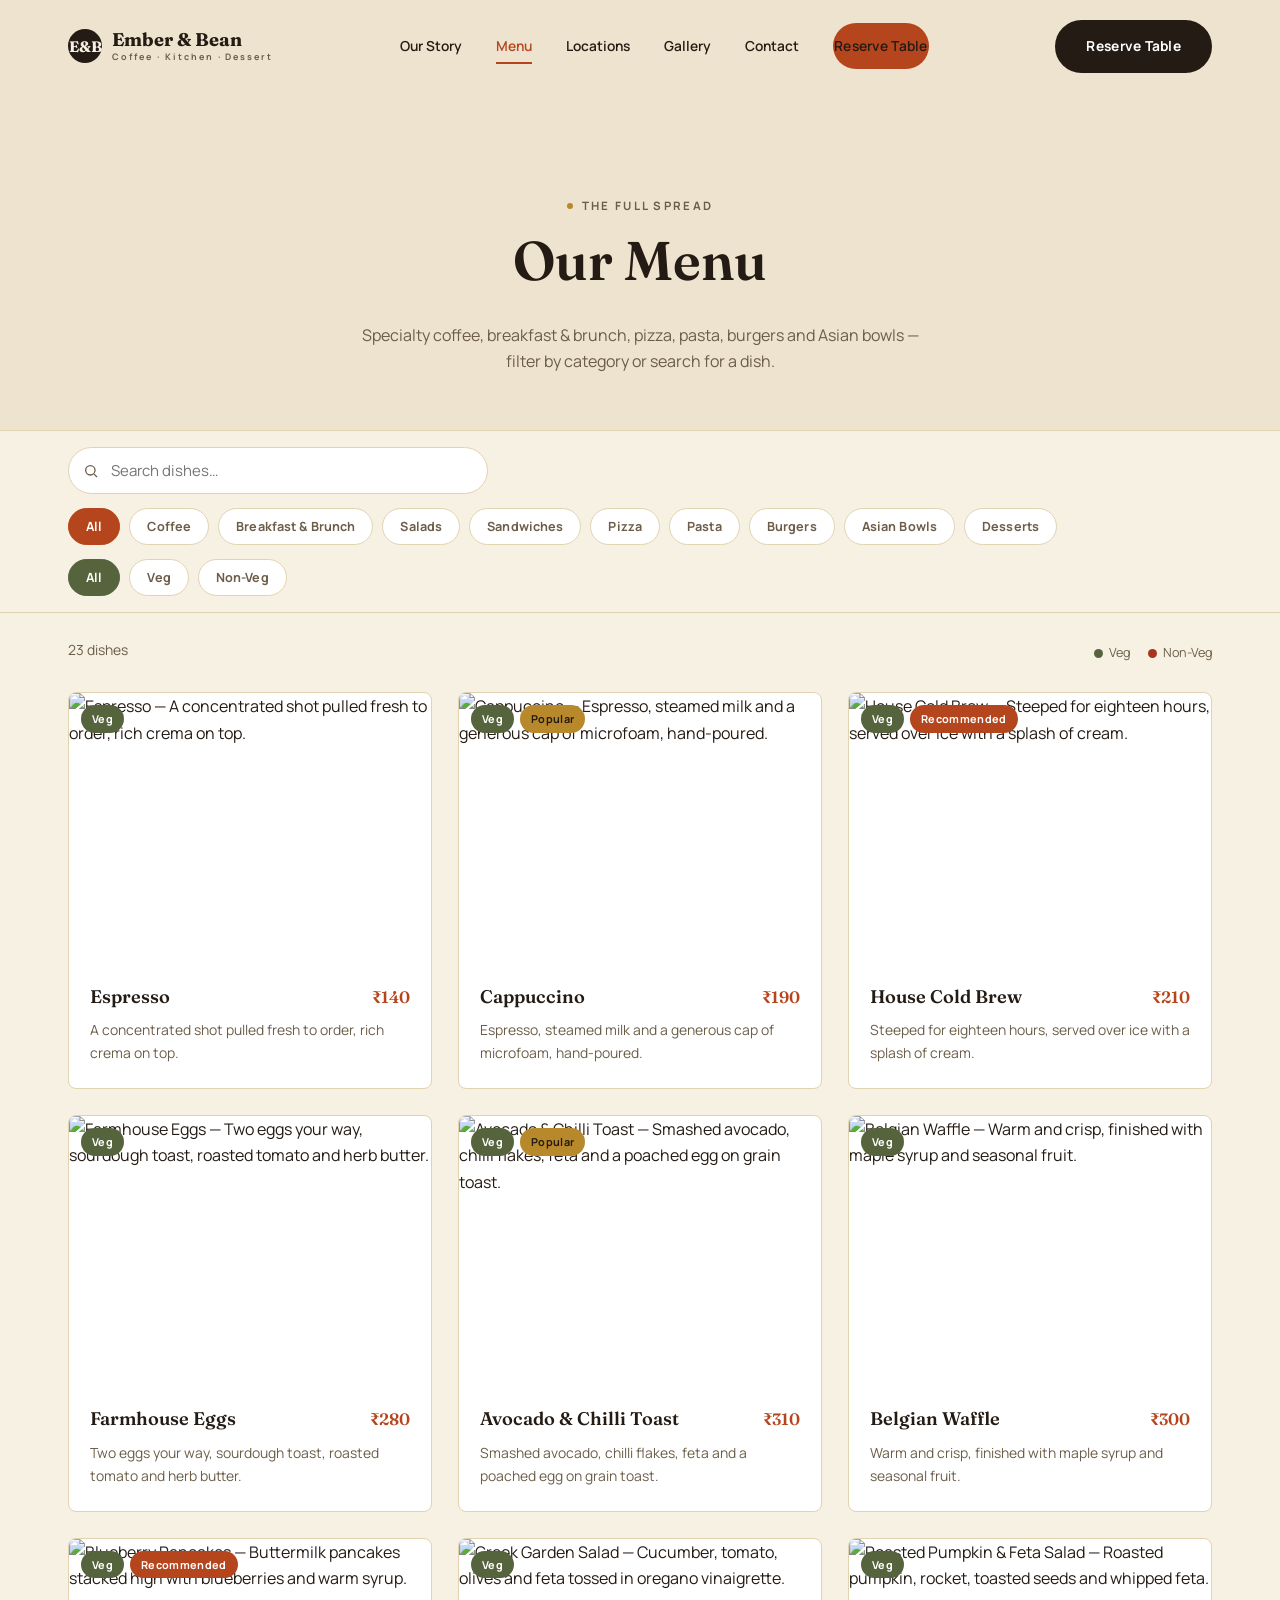
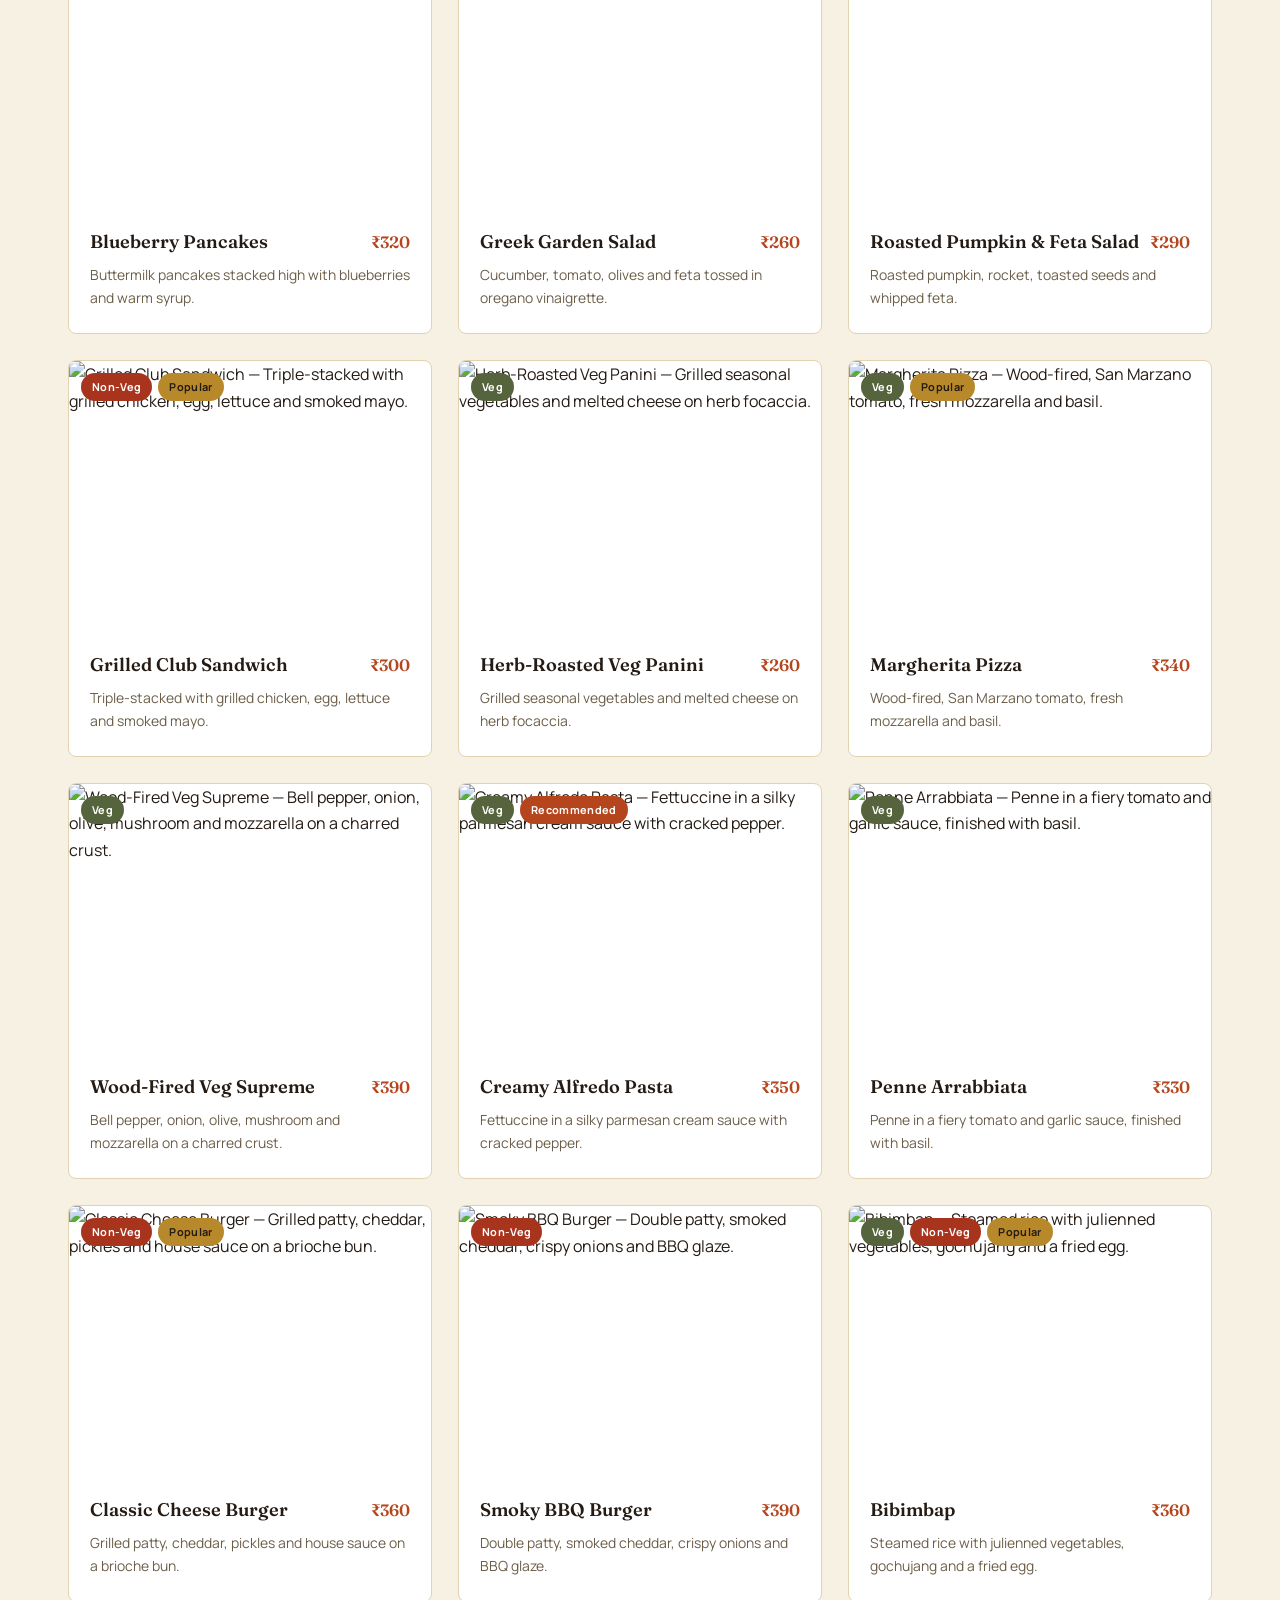
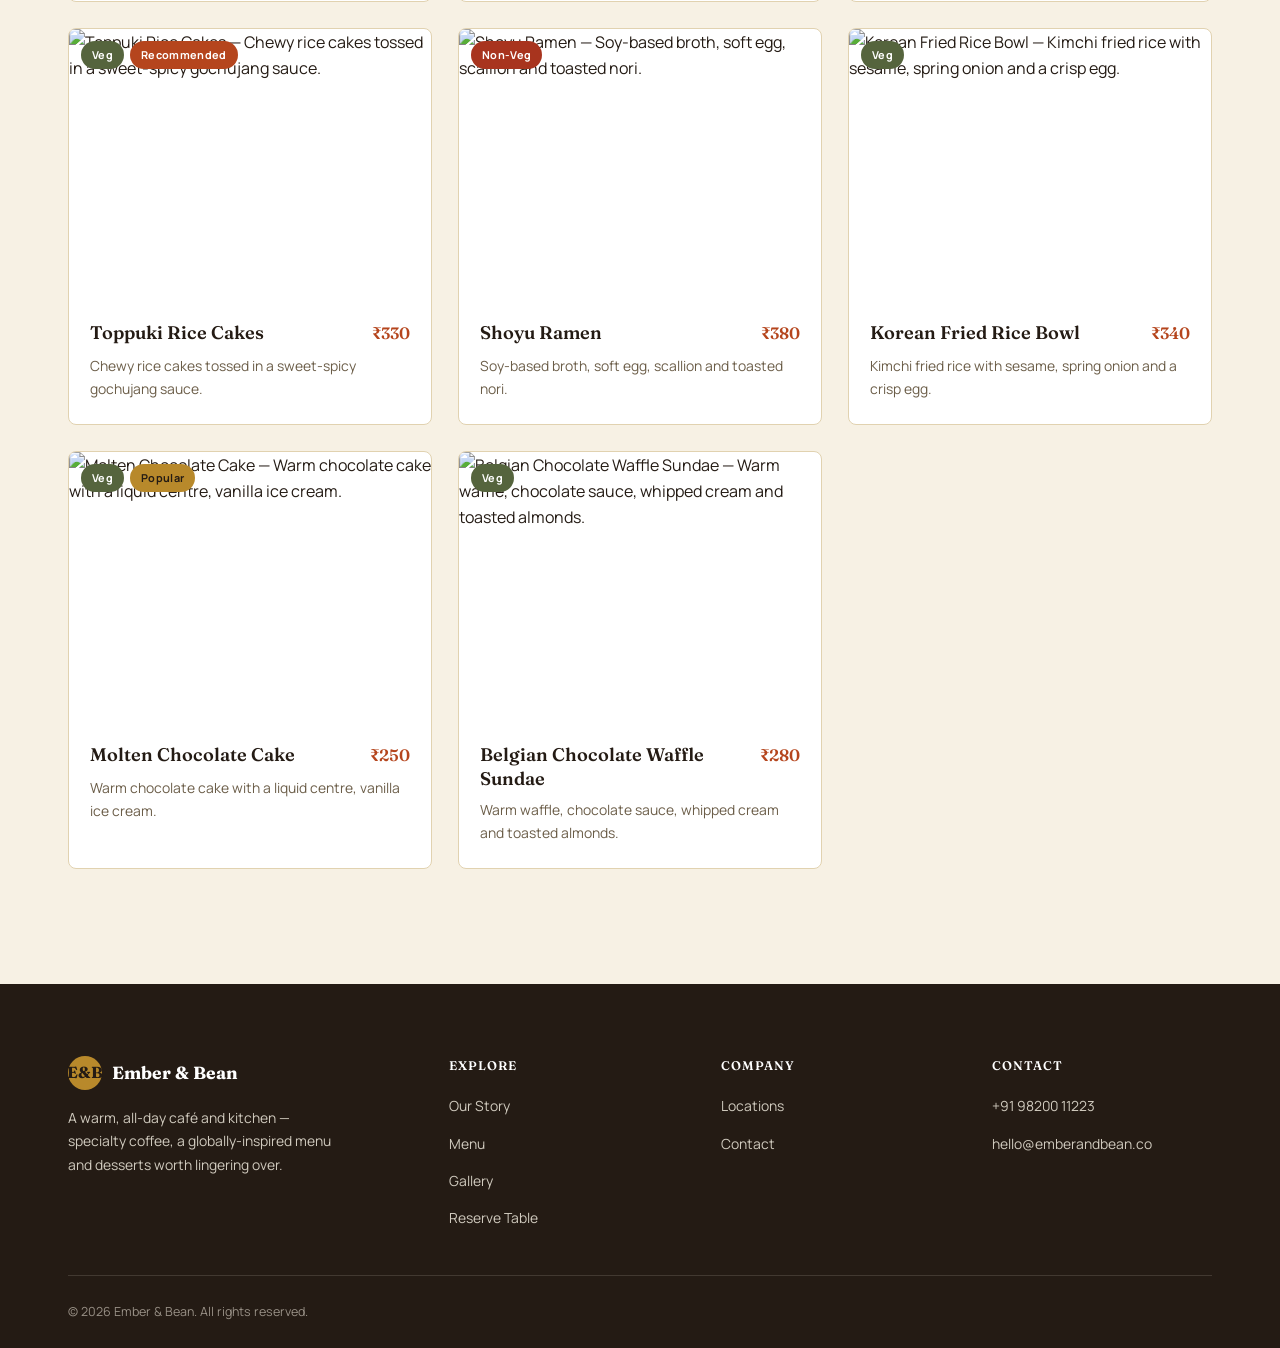
==== menu.html @ 01232134 "Initial commit" ====
<!DOCTYPE html>
<html lang="en">
<head>
<meta charset="UTF-8">
<meta name="viewport" content="width=device-width, initial-scale=1.0">
<title>Menu — Ember & Bean | Coffee, Kitchen & Dessert</title>
<meta name="description" content="Explore the full Ember & Bean menu — specialty coffee, breakfast &amp; brunch, pizza, pasta, burgers, Asian bowls and desserts. Filter by category, diet or search by dish.">
<link rel="canonical" href="https://www.emberandbean.co/menu.html">
<link rel="icon" href="data:image/svg+xml,%3Csvg xmlns='http://www.w3.org/2000/svg' viewBox='0 0 64 64'%3E%3Ccircle cx='32' cy='32' r='32' fill='%23241B14'/%3E%3Ctext x='32' y='42' font-family='Georgia,serif' font-size='30' fill='%23F7F1E4' text-anchor='middle'%3EE%3C/text%3E%3C/svg%3E">
<meta name="theme-color" content="#241B14">
<link rel="preconnect" href="https://fonts.googleapis.com">
<link rel="preconnect" href="https://fonts.gstatic.com" crossorigin>
<link href="https://fonts.googleapis.com/css2?family=Fraunces:opsz,wght@9..144,500;9..144,600;9..144,700&family=Manrope:wght@400;500;600;700;800&display=swap" rel="stylesheet">
<link rel="stylesheet" href="style.css">
<link rel="stylesheet" href="menu.css">
</head>
<body>

<a class="skip-link" href="#main">Skip to content</a>

<header class="navbar is-scrolled">
  <div class="container navbar-inner">
    <a href="index.html" class="navbar-logo" aria-label="Ember & Bean home">
      <span class="mark" aria-hidden="true">E&amp;B</span>
      <span class="word">Ember &amp; Bean<small>Coffee · Kitchen · Dessert</small></span>
    </a>
    <nav class="navbar-links" id="navLinks" aria-label="Primary">
      <a href="index.html#about">Our Story</a>
      <a href="menu.html" class="is-active">Menu</a>
      <a href="index.html#locations">Locations</a>
      <a href="index.html#gallery">Gallery</a>
      <a href="index.html#contact">Contact</a>
      <a href="index.html#reserve" class="btn btn--primary navbar-cta-mobile">Reserve Table</a>
    </nav>
    <div class="navbar-cta">
      <a href="index.html#reserve" class="btn btn--dark">Reserve Table</a>
    </div>
    <button class="nav-toggle" id="navToggle" aria-label="Toggle menu" aria-expanded="false" aria-controls="navLinks">
      <span></span><span></span><span></span>
    </button>
  </div>
</header>
<div class="nav-backdrop" id="navBackdrop"></div>

<main id="main">
  <section class="menu-hero">
    <div class="container">
      <p class="eyebrow">The Full Spread</p>
      <h1>Our Menu</h1>
      <p>Specialty coffee, breakfast &amp; brunch, pizza, pasta, burgers and Asian bowls — filter by category or search for a dish.</p>
    </div>
  </section>

  <div class="menu-toolbar">
    <div class="container menu-toolbar-inner">
      <div class="menu-search">
        <svg width="16" height="16" viewBox="0 0 24 24" fill="none" stroke="currentColor" stroke-width="2" aria-hidden="true"><circle cx="11" cy="11" r="7"/><path d="M21 21l-4.3-4.3"/></svg>
        <input type="search" id="menuSearch" placeholder="Search dishes…" aria-label="Search the menu">
      </div>
      <div class="chips-row" id="menuFilters" role="tablist" aria-label="Menu categories"></div>
      <div class="chips-row" id="dietFilters" role="tablist" aria-label="Dietary filter"></div>
    </div>
  </div>

  <div class="container">
    <div class="menu-meta">
      <span id="menuCount"></span>
      <span class="legend">
        <span><i class="dot veg"></i>Veg</span>
        <span><i class="dot nonveg"></i>Non-Veg</span>
      </span>
    </div>

    <div class="menu-grid" id="menuGrid" aria-live="polite"></div>

    <div class="menu-empty" id="menuEmpty">
      <h3>No dishes found</h3>
      <p>Try another search or category.</p>
    </div>
  </div>
</main>

<footer class="footer">
  <div class="container">
    <div class="footer-top">
      <div class="footer-brand">
        <a href="index.html" class="footer-logo" aria-label="Ember & Bean home">
          <span class="mark" aria-hidden="true">E&amp;B</span>
          <span class="word">Ember &amp; Bean</span>
        </a>
        <p class="footer-about">A warm, all-day café and kitchen — specialty coffee, a globally-inspired menu and desserts worth lingering over.</p>
      </div>
      <div class="footer-col">
        <h4>Explore</h4>
        <ul>
          <li><a href="index.html#about">Our Story</a></li>
          <li><a href="menu.html">Menu</a></li>
          <li><a href="index.html#gallery">Gallery</a></li>
          <li><a href="index.html#reserve">Reserve Table</a></li>
        </ul>
      </div>
      <div class="footer-col">
        <h4>Company</h4>
        <ul>
          <li><a href="index.html#locations">Locations</a></li>
          <li><a href="index.html#contact">Contact</a></li>
        </ul>
      </div>
      <div class="footer-col">
        <h4>Contact</h4>
        <ul>
          <li><a href="tel:+919820011223" data-cfg="phoneDisplay">+91 98200 11223</a></li>
          <li><a href="mailto:hello@emberandbean.co" data-cfg="email">hello@emberandbean.co</a></li>
        </ul>
      </div>
    </div>
    <div class="footer-bottom">
      <span>© <span class="js-year">2026</span> <span data-cfg="businessName">Ember &amp; Bean</span>. All rights reserved.</span>
    </div>
  </div>
</footer>

<script src="menu-data.js"></script>
<script src="main.js"></script>
<script src="menu.js"></script>
</body>
</html>
---- style.css ----
/* ==========================================================================
   EMBER & BEAN — Core Stylesheet
   A reusable premium café / restaurant design system.
   Sections: Tokens / Reset / Layout / Components / Sections / Motion / Responsive
   ========================================================================== */

/* ---------- Design Tokens ---------- */
:root{
  /* Brand palette */
  --color-ink:          #241B14; /* Espresso ink        */
  --color-ember:        #B5451D; /* Burnt ember (primary)*/
  --color-ember-dark:   #8C3414; /* Deep ember (hover)   */
  --color-gold:         #B8892B; /* Aged brass (accent)  */
  --color-olive:        #55643D; /* Herb olive (veg)     */
  --color-bg:           #F7F1E4; /* Warm parchment       */
  --color-bg-section:   #EEE3CE; /* Toasted beige        */
  --color-surface:      #FFFFFF;
  --color-line:         #E1D2B0;
  --color-text:         #241B14;
  --color-text-soft:    #6B5D48;
  --color-danger:       #A8341E;

  /* Aliases used across components */
  --color-primary: var(--color-ember);
  --color-accent:  var(--color-gold);
  --color-success: var(--color-olive);

  /* Elevation / overlay */
  --overlay-dark: rgba(24,16,8,0.58);
  --shadow-soft:  0 10px 32px rgba(36,27,20,0.10);
  --shadow-lift:  0 20px 46px rgba(36,27,20,0.16);

  /* Type */
  --font-display: 'Fraunces', 'Iowan Old Style', 'Georgia', serif;
  --font-body: 'Manrope', 'Segoe UI', sans-serif;

  /* Rhythm */
  --section-pad: clamp(64px, 9vw, 136px);
  --container-w: 1240px;
  --radius-sm: 3px;
  --radius-md: 8px;
  --radius-lg: 18px;

  /* Motion */
  --ease: cubic-bezier(.22,.61,.36,1);
  --dur-fast: .22s;
  --dur-med: .55s;
  --dur-slow: .85s;
}

/* ---------- Reset ---------- */
*, *::before, *::after{ box-sizing: border-box; }
html{ scroll-behavior: smooth; }
body{
  margin:0;
  background: var(--color-bg);
  color: var(--color-text);
  font-family: var(--font-body);
  font-size: 16px;
  line-height: 1.65;
  -webkit-font-smoothing: antialiased;
  overflow-x: hidden;
}
img{ max-width:100%; display:block; }
a{ color: inherit; text-decoration: none; }
ul{ list-style: none; margin:0; padding:0; }
button{ font-family: inherit; cursor:pointer; background:none; border:none; }
input, select, textarea{ font-family: inherit; font-size: 1rem; color: inherit; }
h1,h2,h3,h4{ font-family: var(--font-display); font-weight:600; margin:0; color: var(--color-ink); }
p{ margin:0; }

@media (prefers-reduced-motion: reduce){
  *{ animation-duration: 0.001ms !important; animation-iteration-count: 1 !important; transition-duration: 0.001ms !important; scroll-behavior: auto !important; }
}

a:focus-visible, button:focus-visible, input:focus-visible, textarea:focus-visible, select:focus-visible{
  outline: 2px solid var(--color-ember);
  outline-offset: 3px;
  border-radius: 2px;
}

.skip-link{
  position:absolute; left:-999px; top:0; background:var(--color-ink); color:#fff;
  padding:12px 20px; z-index:1000; border-radius:0 0 6px 0;
}
.skip-link:focus{ left:0; }

/* ---------- Layout helpers ---------- */
.container{
  max-width: var(--container-w);
  margin: 0 auto;
  padding: 0 clamp(20px, 5vw, 48px);
}
.section{ padding: var(--section-pad) 0; }
.section--tint{ background: var(--color-bg-section); }
.section-head{
  text-align:center;
  max-width: 640px;
  margin: 0 auto clamp(38px,6vw,68px);
}
.eyebrow{
  display:inline-flex; align-items:center; gap:9px;
  font-family: var(--font-body);
  font-size: 0.72rem;
  letter-spacing: 0.2em;
  text-transform: uppercase;
  color: var(--color-ember);
  font-weight: 700;
  margin-bottom: 14px;
}
.eyebrow::before{
  content:"";
  width: 6px; height: 6px;
  border-radius: 50%;
  background: var(--color-gold);
}
.section-head h2{
  font-size: clamp(2.05rem, 4vw, 3rem);
  line-height: 1.14;
}
.section-head p{
  margin-top: 16px;
  color: var(--color-text-soft);
  font-size: 1.03rem;
}

/* Reveal-on-scroll */
.reveal{ opacity:0; transform: translateY(22px); transition: opacity var(--dur-slow) var(--ease), transform var(--dur-slow) var(--ease); }
.reveal.is-visible{ opacity:1; transform:none; }
.reveal-delay-1{ transition-delay:.1s; }
.reveal-delay-2{ transition-delay:.2s; }
.reveal-delay-3{ transition-delay:.3s; }

/* ---------- Buttons ---------- */
.btn{
  display:inline-flex; align-items:center; justify-content:center; gap:8px;
  padding: 14px 30px;
  font-size: 0.86rem;
  font-weight: 700;
  letter-spacing: 0.02em;
  border-radius: 999px;
  border: 1px solid transparent;
  transition: background var(--dur-fast) var(--ease), color var(--dur-fast) var(--ease), border-color var(--dur-fast) var(--ease), transform var(--dur-fast) var(--ease);
  min-height: 46px;
}
.btn--primary{ background: var(--color-ember); color:#fff; }
.btn--primary:hover{ background: var(--color-ember-dark); transform: translateY(-1px); }
.btn--outline{ border-color: var(--color-ink); color: var(--color-ink); }
.btn--outline:hover{ background: var(--color-ink); color:#fff; }
.btn--dark{ background: var(--color-ink); color:#fff; }
.btn--dark:hover{ background:#3A2B1D; }
.btn--full{ width:100%; }

/* ---------- Badges ---------- */
.badge{ position:absolute; top:12px; left:12px; display:flex; flex-wrap:wrap; gap:6px; max-width:calc(100% - 24px); }
.badge-pill{
  display:inline-block; padding:5px 11px; border-radius:999px;
  font-size:0.68rem; font-weight:700; letter-spacing:0.03em;
  background: rgba(255,255,255,0.92); color: var(--color-ink);
}
.badge-pill.veg{ background: var(--color-olive); color:#fff; }
.badge-pill.nonveg{ background: var(--color-danger); color:#fff; }
.badge-pill.tag-popular{ background: var(--color-gold); color:#241B14; }
.badge-pill.tag-recommended{ background: var(--color-ember); color:#fff; }

/* ==========================================================================
   NAVBAR
   ========================================================================== */
.navbar{
  position: fixed; top:0; left:0; right:0; z-index: 500;
  padding: 20px 0;
  transition: background var(--dur-fast) var(--ease), padding var(--dur-fast) var(--ease), box-shadow var(--dur-fast) var(--ease);
}
.navbar.is-scrolled{
  background: rgba(247,241,228,0.94);
  backdrop-filter: blur(14px);
  padding: 12px 0;
  box-shadow: 0 1px 0 var(--color-line);
}
.navbar-inner{ display:flex; align-items:center; justify-content:space-between; gap:20px; }

.navbar-logo{ display:flex; align-items:center; gap:10px; font-family:var(--font-display); }
.navbar-logo .mark{
  width:34px; height:34px; border-radius:50%;
  background: var(--color-ink);
  display:flex; align-items:center; justify-content:center;
  color:#F7F1E4; font-size:0.95rem; font-weight:700; flex:0 0 auto;
}
.navbar-logo .word{ font-size:1.15rem; font-weight:700; color: var(--color-ink); line-height:1; }
.navbar-logo .word small{ display:block; font-family:var(--font-body); font-size:0.56rem; letter-spacing:0.22em; font-weight:700; color: var(--color-text-soft); margin-top:3px; }

.navbar-links{ display:flex; align-items:center; gap:34px; }
.navbar-links a{
  position:relative; font-size:0.86rem; font-weight:600; color: var(--color-ink);
  padding: 6px 0;
}
.navbar-links a::after{
  content:""; position:absolute; left:0; right:100%; bottom:0; height:2px;
  background: var(--color-ember); transition: right var(--dur-fast) var(--ease);
}
.navbar-links a:hover::after, .navbar-links a.is-active::after{ right:0; }
.navbar-links a.is-active{ color: var(--color-ember); }

.navbar-cta{ display:flex; align-items:center; gap:12px; }

.nav-toggle{
  display:none; flex-direction:column; justify-content:center; gap:5px;
  width:44px; height:44px; border-radius:50%;
}
.nav-toggle span{ width:20px; height:2px; background: var(--color-ink); margin:0 auto; transition: transform var(--dur-fast) var(--ease), opacity var(--dur-fast) var(--ease); }
.nav-toggle.is-open span:nth-child(1){ transform: translateY(7px) rotate(45deg); }
.nav-toggle.is-open span:nth-child(2){ opacity:0; }
.nav-toggle.is-open span:nth-child(3){ transform: translateY(-7px) rotate(-45deg); }

/* ==========================================================================
   HERO
   ========================================================================== */
.hero{ position:relative; min-height: 100svh; display:flex; align-items:flex-end; overflow:hidden; }
.hero-media{ position:absolute; inset:0; }
.hero-media img{ width:100%; height:100%; object-fit:cover; }
.hero-media::after{
  content:""; position:absolute; inset:0;
  background: linear-gradient(180deg, rgba(24,16,8,0.35) 0%, rgba(24,16,8,0.35) 40%, rgba(20,13,7,0.86) 100%);
}
.hero-content{
  position:relative; z-index:2; color:#fff;
  padding: 0 0 clamp(56px,9vw,96px);
  max-width: 720px;
}
.hero-eyebrow{
  font-size:0.72rem; letter-spacing:0.24em; text-transform:uppercase; font-weight:700;
  color: #F0D9A8; margin-bottom:18px; display:flex; align-items:center; gap:9px;
}
.hero-eyebrow::before{ content:""; width:22px; height:1px; background:#F0D9A8; }
.hero-content h1{
  color:#fff; font-size: clamp(2.5rem, 7vw, 4.6rem); line-height:1.06; letter-spacing:-0.01em;
}
.hero-sub{
  margin-top:20px; max-width:520px; font-size:1.05rem; color: rgba(255,255,255,0.86);
}
.hero-actions{ margin-top:32px; display:flex; flex-wrap:wrap; gap:14px; }
.hero-actions .btn--outline{ border-color:rgba(255,255,255,0.7); color:#fff; }
.hero-actions .btn--outline:hover{ background:#fff; color: var(--color-ink); }

.hero-seal{
  position:absolute; right:clamp(20px,5vw,64px); top:clamp(96px,14vw,150px);
  width:88px; height:88px; border-radius:50%;
  border:1px solid rgba(255,255,255,0.55);
  display:none; align-items:center; justify-content:center; text-align:center;
  color:#fff; font-family:var(--font-display); font-size:0.62rem; letter-spacing:0.14em; text-transform:uppercase;
  line-height:1.4; z-index:2;
}
@media (min-width: 900px){
  .hero-seal{ display:flex; }
}

/* ==========================================================================
   TRUST BAR
   ========================================================================== */
.trust-bar{ background: var(--color-ink); }
.trust-list{
  display:flex; flex-wrap:wrap; justify-content:center; gap: clamp(24px,4vw,56px);
  padding: 26px 0;
}
.trust-item{
  display:flex; align-items:center; gap:10px;
  color: rgba(247,241,228,0.9); font-size:0.82rem; font-weight:600; letter-spacing:0.02em;
}
.trust-item svg{ color: var(--color-gold); flex:0 0 auto; }

/* ==========================================================================
   CATEGORY GRID
   ========================================================================== */
.cat-grid{
  display:grid; grid-template-columns: repeat(4, 1fr); gap:18px;
}
.cat-card{
  position:relative; border-radius: var(--radius-md); overflow:hidden;
  aspect-ratio: 3/4; display:block;
}
.cat-card img{
  width:100%; height:100%; object-fit:cover;
  transition: transform var(--dur-slow) var(--ease);
}
.cat-card::after{
  content:""; position:absolute; inset:0;
  background: linear-gradient(180deg, rgba(24,16,8,0) 45%, rgba(24,16,8,0.78) 100%);
}
.cat-card:hover img{ transform: scale(1.07); }
.cat-label{
  position:absolute; left:16px; right:16px; bottom:14px; z-index:2;
  display:flex; align-items:center; justify-content:space-between;
  color:#fff;
}
.cat-label .name{ font-family: var(--font-display); font-size:1.05rem; font-weight:600; }
.cat-label .arrow{
  display:inline-flex; align-items:center; justify-content:center;
  width:28px; height:28px; border-radius:50%; border:1px solid rgba(255,255,255,0.55);
  transition: transform var(--dur-fast) var(--ease), background var(--dur-fast) var(--ease);
  font-size:0.9rem;
}
.cat-card:hover .arrow{ background: var(--color-gold); border-color: var(--color-gold); transform: translateX(2px); color: var(--color-ink); }

/* ==========================================================================
   DISH GRID (Best Sellers / Featured Menu)
   ========================================================================== */
.dish-grid{ display:grid; grid-template-columns: repeat(3, 1fr); gap:26px; }
.dish-card{
  background: var(--color-surface); border-radius: var(--radius-md); overflow:hidden;
  border:1px solid var(--color-line);
  transition: box-shadow var(--dur-med) var(--ease), transform var(--dur-med) var(--ease);
}
.dish-card:hover{ box-shadow: var(--shadow-soft); transform: translateY(-4px); }
.dish-media{ position:relative; aspect-ratio: 4/3; overflow:hidden; }
.dish-media img{ width:100%; height:100%; object-fit:cover; transition: transform .8s var(--ease); }
.dish-card:hover .dish-media img{ transform: scale(1.06); }
.dish-body{ padding: 18px 20px 22px; }
.dish-top{ display:flex; align-items:baseline; justify-content:space-between; gap:10px; }
.dish-top h3{
  font-size:1.1rem; line-height:1.3; position:relative; display:inline-block;
}
.dish-price{ font-family: var(--font-display); color: var(--color-ember); font-weight:600; white-space:nowrap; font-size:1rem; }
.dish-desc{ margin-top:8px; font-size:0.87rem; color: var(--color-text-soft); }

.menu-preview-cta{ text-align:center; margin-top: clamp(36px,5vw,54px); }

/* ==========================================================================
   ABOUT / STORY
   ========================================================================== */
.about-grid{ display:grid; grid-template-columns: 0.82fr 1fr; gap: clamp(36px,6vw,80px); align-items:center; }
.about-media{ position:relative; border-radius: var(--radius-lg); overflow:hidden; }
.about-media img{ width:100%; aspect-ratio: 4/5; object-fit:cover; }
.about-media-tag{
  position:absolute; left:20px; bottom:20px; background: var(--color-surface);
  padding: 16px 20px; border-radius: var(--radius-md); box-shadow: var(--shadow-soft);
}
.about-media-tag .year{ font-family: var(--font-display); font-size:1.5rem; color: var(--color-ember); font-weight:700; }
.about-media-tag .caption{ font-size:0.78rem; color: var(--color-text-soft); margin-top:2px; }

.about-copy p{ margin-top:16px; color: var(--color-text-soft); }
.about-copy p:first-of-type{ margin-top:0; }
.about-copy h2{ margin-top:12px; }
.about-stats{ display:flex; gap: clamp(24px,4vw,48px); margin-top:32px; padding-top:28px; border-top:1px solid var(--color-line); }
.about-stats .num{ font-family: var(--font-display); font-size:1.7rem; font-weight:700; color: var(--color-ink); }
.about-stats .lab{ font-size:0.76rem; color: var(--color-text-soft); margin-top:2px; }

/* ---------- Values ---------- */
.values-grid{ display:grid; grid-template-columns: repeat(4,1fr); gap:26px; margin-top: clamp(44px,6vw,72px); }
.value-card{ text-align:center; padding: 8px 10px; }
.value-icon{
  width:60px; height:60px; border-radius:50%; background: var(--color-bg-section);
  display:flex; align-items:center; justify-content:center; margin: 0 auto 16px;
}
.value-card h3{ font-size:1.05rem; }
.value-card p{ margin-top:8px; font-size:0.86rem; color: var(--color-text-soft); }

/* ==========================================================================
   SIGNATURE FEATURE
   ========================================================================== */
.signature{ position:relative; border-radius: var(--radius-lg); overflow:hidden; min-height: 460px; display:flex; align-items:center; }
.signature img{ position:absolute; inset:0; width:100%; height:100%; object-fit:cover; }
.signature::after{ content:""; position:absolute; inset:0; background: linear-gradient(100deg, rgba(24,16,8,0.88) 0%, rgba(24,16,8,0.55) 55%, rgba(24,16,8,0.15) 100%); }
.signature-copy{ position:relative; z-index:2; color:#fff; padding: 48px; max-width:520px; }
.signature-copy .eyebrow{ color:#F0D9A8; }
.signature-copy .eyebrow::before{ background:#F0D9A8; }
.signature-copy h2{ color:#fff; font-size: clamp(1.9rem,3.6vw,2.7rem); }
.signature-copy p{ margin-top:16px; color: rgba(255,255,255,0.85); }
.signature-copy .btn{ margin-top:24px; }
.signature-copy .btn--outline{ border-color:rgba(255,255,255,0.7); color:#fff; }
.signature-copy .btn--outline:hover{ background:#fff; color: var(--color-ink); }

/* ==========================================================================
   GALLERY
   ========================================================================== */
.gallery-grid{
  display:grid; grid-template-columns: repeat(4, 1fr); grid-auto-rows: 130px; gap:12px;
}
.gallery-item{ overflow:hidden; border-radius: var(--radius-sm); cursor:pointer; position:relative; }
.gallery-item:nth-child(3n+1){ grid-row: span 2; }
.gallery-item img{ width:100%; height:100%; object-fit:cover; transition: transform var(--dur-med) var(--ease); }
.gallery-item:hover img{ transform: scale(1.08); }

.lightbox{
  position:fixed; inset:0; z-index:900; background: var(--overlay-dark);
  display:flex; align-items:center; justify-content:center;
  opacity:0; pointer-events:none; transition: opacity var(--dur-fast) var(--ease);
}
.lightbox.is-open{ opacity:1; pointer-events:auto; }
.lightbox img{ max-width:min(88vw,1000px); max-height:82vh; object-fit:contain; border-radius: var(--radius-sm); }
.lightbox-close, .lightbox-nav{
  position:absolute; color:#fff; width:46px; height:46px; border-radius:50%;
  display:flex; align-items:center; justify-content:center; font-size:1.6rem;
  background: rgba(255,255,255,0.12);
}
.lightbox-close{ top:20px; right:20px; }
.lightbox-prev{ left:20px; top:50%; transform:translateY(-50%); }
.lightbox-next{ right:20px; top:50%; transform:translateY(-50%); }
.lightbox-close:hover, .lightbox-nav:hover{ background: var(--color-gold); color: var(--color-ink); }

/* ==========================================================================
   TESTIMONIALS
   ========================================================================== */
.testimonials-slider{ background: var(--color-bg-section); }
.testi-track{ display:flex; }
.testi-card{ flex: 0 0 100%; text-align:center; padding: 0 20px; }
.testi-stars{ color: var(--color-gold); letter-spacing:2px; font-size:1rem; }
.testi-quote{ font-family: var(--font-display); font-size: clamp(1.2rem,2.4vw,1.55rem); line-height:1.5; margin-top:18px; color: var(--color-ink); }
.testi-person{ display:flex; align-items:center; justify-content:center; gap:12px; margin-top:22px; }
.testi-person img{ width:44px; height:44px; border-radius:50%; object-fit:cover; }
.testi-person .name{ font-weight:700; font-size:0.9rem; }
.testi-person .loc{ font-size:0.8rem; color: var(--color-text-soft); }
.testi-dots{ display:flex; justify-content:center; gap:8px; margin-top:30px; }
.testi-dots button{ width:8px; height:8px; border-radius:50%; background: var(--color-line); transition: background var(--dur-fast) var(--ease), transform var(--dur-fast) var(--ease); }
.testi-dots button.is-active{ background: var(--color-ember); transform: scale(1.3); }
.testi-note{ text-align:center; margin-top:26px; font-size:0.78rem; color: var(--color-text-soft); }

/* ==========================================================================
   RESERVE TABLE
   ========================================================================== */
.reserve-wrap{ display:grid; grid-template-columns: 0.85fr 1fr; gap: clamp(30px,5vw,54px); background: var(--color-surface); border-radius: var(--radius-lg); overflow:hidden; box-shadow: var(--shadow-soft); }
.reserve-media{ position:relative; min-height:320px; }
.reserve-media img{ position:absolute; inset:0; width:100%; height:100%; object-fit:cover; }
.reserve-media::after{ content:""; position:absolute; inset:0; background: linear-gradient(0deg, rgba(24,16,8,0.78) 0%, rgba(24,16,8,0.1) 55%); }
.reserve-media-copy{ position:absolute; left:26px; right:26px; bottom:24px; z-index:2; color:#fff; }
.reserve-media-copy h3{ color:#fff; font-size:1.3rem; }
.reserve-media-copy p{ margin-top:6px; font-size:0.86rem; color: rgba(255,255,255,0.85); }

.reserve-form{ padding: clamp(28px,4vw,44px); }
.form-row{ display:grid; grid-template-columns: 1fr 1fr; gap:16px; }
.field{ margin-top:16px; }
.form-row .field{ margin-top:16px; }
.field label{ display:block; font-size:0.78rem; font-weight:700; color: var(--color-text-soft); margin-bottom:7px; }
.field input, .field select, .field textarea{
  width:100%; padding:12px 14px; border-radius: var(--radius-sm); border:1px solid var(--color-line);
  background: var(--color-bg); min-height:46px;
}
.field textarea{ min-height:90px; resize:vertical; }
.field input:focus, .field select:focus, .field textarea:focus{ outline:none; border-color: var(--color-ember); background:#fff; }
.reserve-form .btn{ margin-top:22px; }
.form-note{ margin-top:12px; font-size:0.76rem; color: var(--color-text-soft); }
.form-msg{ margin-top:14px; font-size:0.86rem; min-height:1.2em; }
.form-msg.success{ color: var(--color-olive); font-weight:600; }
.form-msg.error{ color: var(--color-danger); font-weight:600; }

/* ==========================================================================
   LOCATIONS
   ========================================================================== */
.loc-grid{ display:grid; grid-template-columns: repeat(2, 1fr); gap:24px; }
.loc-card{ background: var(--color-surface); border:1px solid var(--color-line); border-radius: var(--radius-md); padding:26px; }
.loc-tag{ display:inline-block; font-size:0.68rem; font-weight:700; letter-spacing:0.06em; text-transform:uppercase; color: var(--color-ember); background: rgba(181,69,29,0.1); padding:5px 11px; border-radius:999px; }
.loc-card h3{ margin-top:14px; font-size:1.2rem; }
.loc-card .addr{ margin-top:8px; color: var(--color-text-soft); font-size:0.9rem; }
.loc-card .hrs{ margin-top:6px; color: var(--color-text-soft); font-size:0.86rem; }
.loc-actions{ display:flex; gap:18px; margin-top:16px; }
.loc-actions a{ font-size:0.84rem; font-weight:700; color: var(--color-ink); position:relative; }
.loc-actions a::after{ content:""; position:absolute; left:0; right:100%; bottom:-3px; height:1px; background: var(--color-ember); transition: right var(--dur-fast) var(--ease); }
.loc-actions a:hover::after{ right:0; }

/* ==========================================================================
   CONTACT
   ========================================================================== */
.contact-grid{ display:grid; grid-template-columns: 1fr 1fr; gap: clamp(30px,5vw,54px); align-items:center; }
.contact-list{ margin-top:26px; display:flex; flex-direction:column; gap:16px; }
.contact-list li{ display:flex; align-items:center; gap:14px; }
.contact-icon{ width:40px; height:40px; border-radius:50%; background: var(--color-bg-section); display:flex; align-items:center; justify-content:center; flex:0 0 auto; color: var(--color-ember); }
.contact-list .lab{ font-size:0.74rem; color: var(--color-text-soft); }
.contact-list .val{ font-size:0.96rem; font-weight:600; }
.social-row{ display:flex; gap:12px; margin-top:26px; }
.social-row a{ width:38px; height:38px; border-radius:50%; border:1px solid var(--color-line); display:flex; align-items:center; justify-content:center; transition: background var(--dur-fast) var(--ease), color var(--dur-fast) var(--ease), border-color var(--dur-fast) var(--ease); }
.social-row a:hover{ background: var(--color-ink); border-color: var(--color-ink); color:#fff; }
.contact-map{ border-radius: var(--radius-lg); overflow:hidden; box-shadow: var(--shadow-soft); aspect-ratio: 4/3; }
.contact-map iframe{ width:100%; height:100%; border:0; }

/* ==========================================================================
   FINAL CTA
   ========================================================================== */
.final-cta{ background: var(--color-ink); text-align:center; }
.final-cta h2{ color:#fff; font-size: clamp(2rem,4.4vw,3.2rem); }
.final-cta p{ color: rgba(247,241,228,0.78); margin-top:14px; max-width:520px; margin-left:auto; margin-right:auto; }
.final-cta .cta-actions{ display:flex; justify-content:center; gap:14px; margin-top:30px; flex-wrap:wrap; }
.final-cta .btn--outline{ border-color:rgba(255,255,255,0.6); color:#fff; }
.final-cta .btn--outline:hover{ background:#fff; color: var(--color-ink); }

/* ==========================================================================
   FOOTER
   ========================================================================== */
.footer{ background: var(--color-ink); color: rgba(247,241,228,0.82); padding: 72px 0 26px; }
.footer-top{ display:grid; grid-template-columns: 1.5fr 1fr 1fr 1fr; gap: clamp(28px,4vw,54px); padding-bottom:44px; border-bottom:1px solid rgba(247,241,228,0.14); }
.footer-logo{ display:flex; align-items:center; gap:10px; }
.footer-logo .mark{ width:34px; height:34px; border-radius:50%; background: var(--color-gold); display:flex; align-items:center; justify-content:center; color: var(--color-ink); font-weight:700; font-family: var(--font-display); }
.footer-logo .word{ color:#fff; font-family: var(--font-display); font-weight:700; font-size:1.1rem; }
.footer-about{ margin-top:16px; font-size:0.87rem; line-height:1.7; max-width:280px; }
.footer-social{ display:flex; gap:10px; margin-top:20px; }
.footer-social a{ width:34px; height:34px; border-radius:50%; border:1px solid rgba(247,241,228,0.25); display:flex; align-items:center; justify-content:center; transition: background var(--dur-fast) var(--ease); }
.footer-social a:hover{ background: var(--color-gold); color: var(--color-ink); }
.footer-col h4{ color:#fff; font-size:0.78rem; letter-spacing:0.08em; text-transform:uppercase; margin-bottom:16px; }
.footer-col ul{ display:flex; flex-direction:column; gap:11px; }
.footer-col a{ font-size:0.87rem; }
.footer-col a:hover{ color: var(--color-gold); }
.footer-bottom{ display:flex; justify-content:space-between; flex-wrap:wrap; gap:10px; padding-top:26px; font-size:0.78rem; color: rgba(247,241,228,0.55); }

/* ==========================================================================
   TABLET
   ========================================================================== */
@media (max-width: 1080px){
  .cat-grid{ grid-template-columns: repeat(3,1fr); }
  .dish-grid{ grid-template-columns: repeat(2,1fr); }
  .about-grid{ grid-template-columns: 1fr; }
  .about-media{ max-width:420px; margin:0 auto; }
  .values-grid{ grid-template-columns: repeat(2,1fr); }
  .reserve-wrap{ grid-template-columns: 1fr; }
  .reserve-media{ min-height:220px; }
  .loc-grid{ grid-template-columns: 1fr; }
  .contact-grid{ grid-template-columns: 1fr; }
  .footer-top{ grid-template-columns: 1fr 1fr; }
}

/* ==========================================================================
   MOBILE
   ========================================================================== */
@media (max-width: 760px){

  .navbar-links{
    position:fixed; top:0; right:0; height:100dvh; width:min(84vw,340px);
    background: var(--color-bg); flex-direction:column; align-items:flex-start;
    padding: 100px 30px 30px; gap:6px;
    transform: translateX(100%);
    transition: transform var(--dur-med) var(--ease);
    box-shadow: -18px 0 50px rgba(24,16,8,0.18);
    overflow-y:auto;
  }
  .navbar-links.is-open{ transform: translateX(0); }
  .navbar-links a{ width:100%; padding:14px 0; font-size:1.05rem; border-bottom:1px solid var(--color-line); }
  .navbar-links a::after{ display:none; }
  .navbar-links .navbar-cta-mobile{ margin-top:18px; width:100%; }

  .navbar-cta{ display:none; }
  .nav-toggle{ display:flex; }

  body.menu-open{ overflow:hidden; }
  .nav-backdrop{
    position:fixed; inset:0; background: var(--overlay-dark); z-index:400;
    opacity:0; pointer-events:none; transition: opacity var(--dur-med) var(--ease);
  }
  .nav-backdrop.is-open{ opacity:1; pointer-events:auto; }

  .hero{ min-height:92svh; align-items:flex-end; }
  .hero-content{ padding-bottom:56px; }
  .hero-content h1{ font-size: clamp(2.1rem, 9vw, 2.7rem); }
  .hero-sub{ font-size:0.95rem; }
  .hero-actions .btn{ width:100%; }
  .hero-actions{ flex-direction:column; }
  .hero-seal{ display:none; }

  .trust-list{ justify-content:flex-start; overflow-x:auto; flex-wrap:nowrap; padding: 20px clamp(20px,5vw,48px); scrollbar-width:none; }
  .trust-list::-webkit-scrollbar{ display:none; }
  .trust-item{ flex:0 0 auto; }

  .cat-grid{ grid-template-columns: repeat(2,1fr); gap:12px; }
  .dish-grid{ grid-template-columns: 1fr; gap:18px; }

  .values-grid{ grid-template-columns: 1fr 1fr; gap:20px; }
  .about-stats{ flex-wrap:wrap; gap:22px; }

  .signature{ min-height:auto; }
  .signature-copy{ padding: 34px 22px; }

  .gallery-grid{ grid-template-columns: repeat(2,1fr); grid-auto-rows:120px; }

  .form-row{ grid-template-columns: 1fr; }

  .loc-grid{ grid-template-columns: 1fr; }
  .contact-grid{ grid-template-columns: 1fr; }

  .footer-top{ grid-template-columns: 1fr; gap:34px; }
  .footer-bottom{ flex-direction:column; }
}

@media (max-width: 400px){
  .cat-grid{ grid-template-columns: 1fr 1fr; }
  .gallery-grid{ grid-template-columns: 1fr 1fr; }
}
---- menu.css ----
/* ==========================================================================
   EMBER & BEAN — Menu Page Styles
   ========================================================================== */

.menu-hero{
  padding: clamp(140px,20vh,210px) 0 56px;
  text-align:center;
  background: var(--color-bg-section);
  border-bottom: 1px solid var(--color-line);
}
.menu-hero .eyebrow{ justify-content:center; }
.menu-hero h1{ font-size: clamp(2.3rem,5vw,3.4rem); }
.menu-hero p{ max-width:560px; margin:16px auto 0; color: var(--color-text-soft); }

/* ---------- Toolbar ---------- */
.menu-toolbar{
  position: sticky; top:0; z-index:300;
  background: rgba(247,241,228,0.96);
  backdrop-filter: blur(14px);
  border-bottom: 1px solid var(--color-line);
  padding: 16px 0;
}
.menu-toolbar-inner{ display:flex; flex-direction:column; gap:14px; }

.menu-search{ position:relative; max-width:420px; }
.menu-search input{
  width:100%; padding:12px 16px 12px 42px;
  border-radius:999px; border:1px solid var(--color-line);
  background:#fff; font-size:0.94rem;
}
.menu-search input:focus{ outline:none; border-color: var(--color-ember); }
.menu-search svg{ position:absolute; left:15px; top:50%; transform:translateY(-50%); color: var(--color-text-soft); }

.chips-row{ display:flex; gap:9px; flex-wrap:wrap; }
.chip{
  padding:9px 17px; font-size:0.79rem; font-weight:700; letter-spacing:0.01em;
  border-radius:999px; border:1px solid var(--color-line);
  background:#fff; color: var(--color-text-soft);
  transition: all var(--dur-fast) var(--ease);
  white-space:nowrap;
}
.chip:hover{ border-color: var(--color-ember); color: var(--color-ember); }
.chip.is-active{ background: var(--color-ember); border-color: var(--color-ember); color:#fff; }
.chip--diet.is-active{ background: var(--color-olive); border-color: var(--color-olive); }

.menu-meta{ display:flex; justify-content:space-between; align-items:center; padding:24px 0 0; color: var(--color-text-soft); font-size:0.87rem; }

.menu-grid{ display:grid; grid-template-columns: repeat(3,1fr); gap:26px; padding:28px 0 var(--section-pad); }

.menu-card{
  background:#fff; border-radius: var(--radius-md); overflow:hidden;
  border:1px solid var(--color-line);
  transition: transform var(--dur-med) var(--ease), box-shadow var(--dur-med) var(--ease);
}
.menu-card:hover{ transform: translateY(-5px); box-shadow: var(--shadow-soft); }

.menu-card-media{ position:relative; aspect-ratio: 4/3; overflow:hidden; }
.menu-card-media img{ width:100%; height:100%; object-fit:cover; transition: transform .8s var(--ease); }
.menu-card:hover .menu-card-media img{ transform: scale(1.06); }
.menu-card-media .badge{ position:absolute; top:12px; left:12px; }

.menu-card-body{ padding:19px 21px 23px; }
.menu-card-top{ display:flex; align-items:baseline; justify-content:space-between; gap:10px; }
.menu-card-top h3{ font-size:1.14rem; line-height:1.3; }
.menu-card .dish-price{ font-family: var(--font-display); color: var(--color-ember); font-weight:600; white-space:nowrap; font-size:1.03rem; }
.menu-card .dish-desc{ margin-top:8px; font-size:0.87rem; color: var(--color-text-soft); }

.menu-empty{ display:none; text-align:center; padding:70px 20px; color: var(--color-text-soft); }
.menu-empty h3{ font-size:1.4rem; margin-bottom:10px; color: var(--color-text); }

.legend{ display:flex; gap:18px; flex-wrap:wrap; padding:6px 0 0; font-size:0.79rem; color: var(--color-text-soft); }
.legend span{ display:inline-flex; align-items:center; gap:6px; }
.legend .dot{ width:9px; height:9px; border-radius:50%; display:inline-block; }
.legend .dot.veg{ background: var(--color-olive); }
.legend .dot.nonveg{ background: var(--color-danger); }

/* ---------- Tablet ---------- */
@media (max-width:1080px){
  .menu-grid{ grid-template-columns: repeat(2,1fr); }
}

/* ==========================================================================
   MOBILE MENU
   Category filters become a horizontally scrollable row instead of stacking
   vertically and eating the viewport.
   ========================================================================== */
@media (max-width:640px){

  .menu-toolbar{ padding:10px 0 9px; }
  .menu-toolbar-inner{ gap:9px; }

  .menu-search{ max-width:none; }
  .menu-search input{ padding:11px 14px 11px 40px; font-size:0.9rem; }

  .chips-row{
    flex-wrap:nowrap; overflow-x:auto; gap:8px; padding:2px 0 4px;
    scrollbar-width:none; -webkit-overflow-scrolling:touch; overscroll-behavior-x:contain;
  }
  .chips-row::-webkit-scrollbar{ display:none; }
  .chip{ flex:0 0 auto; padding:8px 15px; font-size:0.8rem; }

  .menu-meta{ padding:18px 0 0; font-size:0.85rem; }
  .legend{ gap:12px; }

  .menu-grid{ grid-template-columns: 1fr; gap:18px; padding:18px 0 66px; }
  .menu-card-body{ padding:17px 17px 21px; }
  .menu-card-top h3{ font-size:1.16rem; }
  .menu-card .dish-desc{ font-size:0.89rem; line-height:1.55; }
}
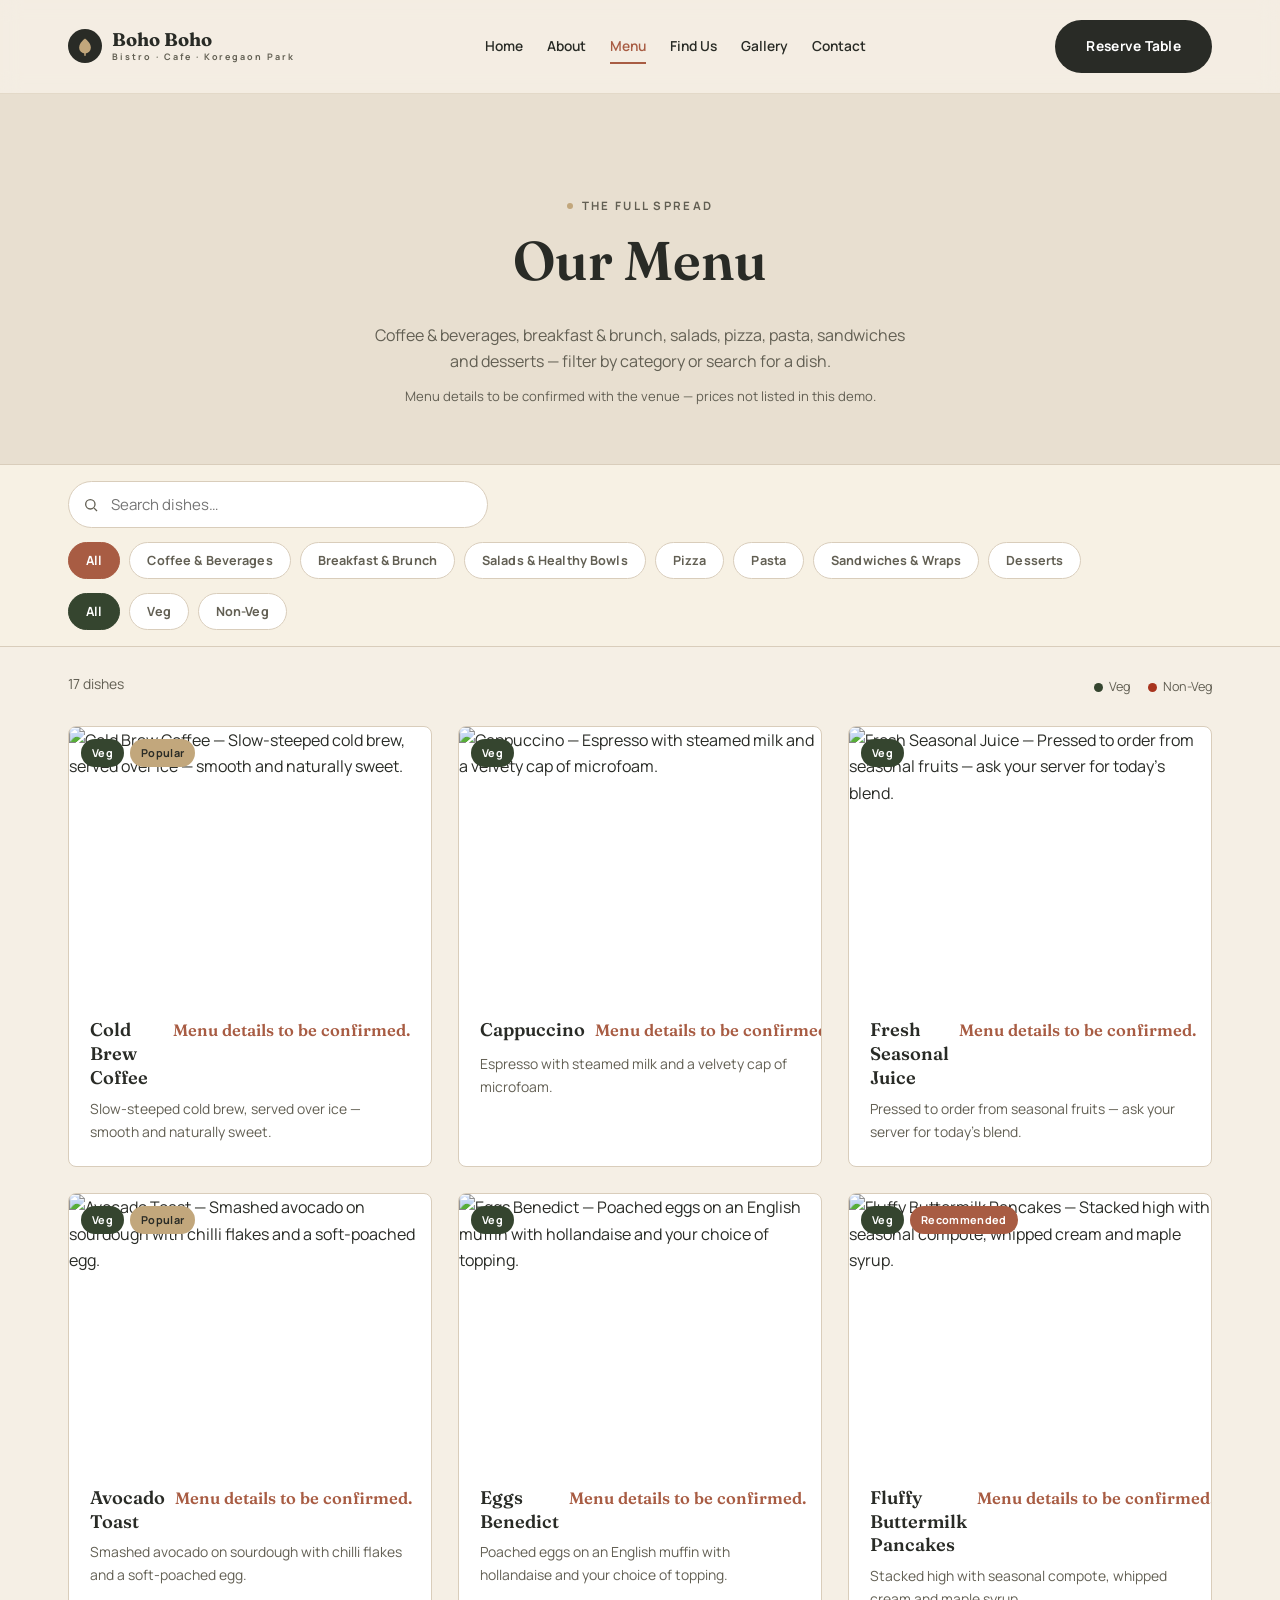
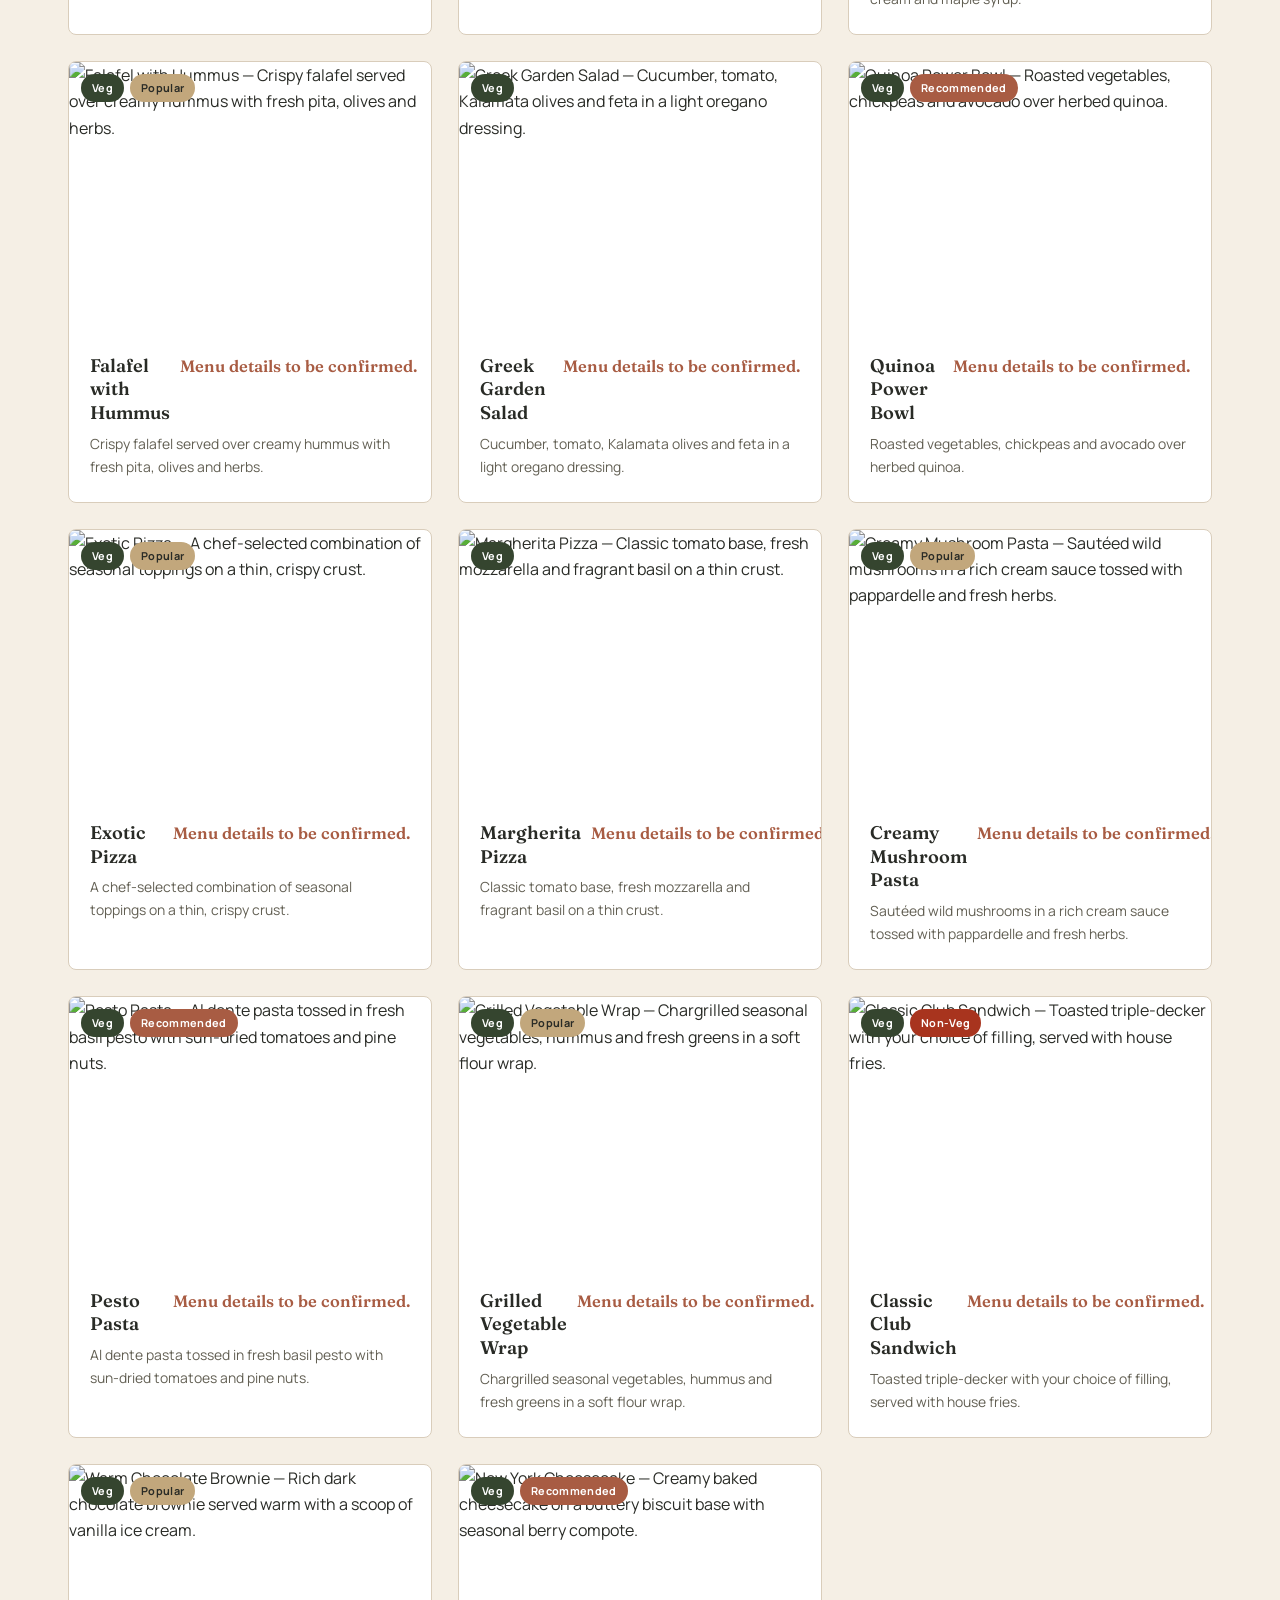
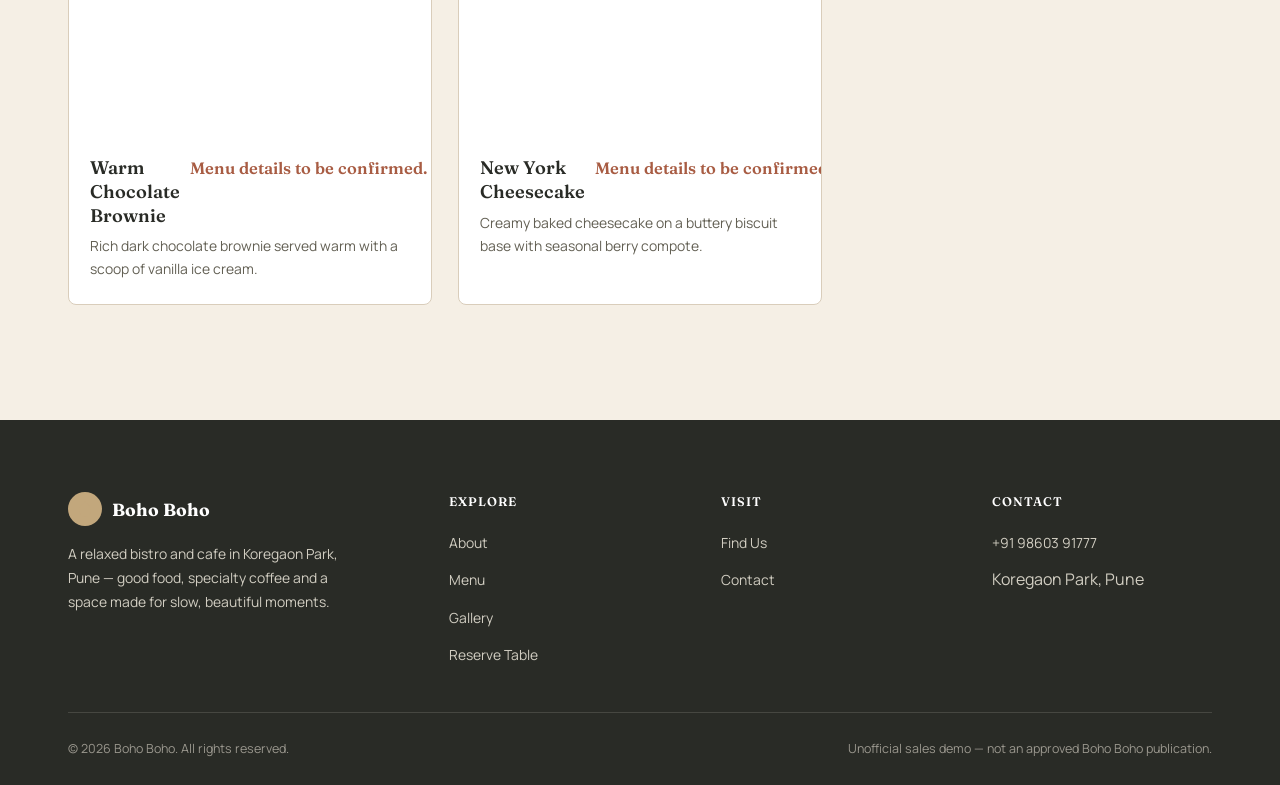
==== commit 0eda881d: "update" ====
--- a/menu.html
+++ b/menu.html
@@ -3,11 +3,13 @@
 <head>
 <meta charset="UTF-8">
 <meta name="viewport" content="width=device-width, initial-scale=1.0">
-<title>Menu — Ember & Bean | Coffee, Kitchen & Dessert</title>
-<meta name="description" content="Explore the full Ember & Bean menu — specialty coffee, breakfast &amp; brunch, pizza, pasta, burgers, Asian bowls and desserts. Filter by category, diet or search by dish.">
-<link rel="canonical" href="https://www.emberandbean.co/menu.html">
-<link rel="icon" href="data:image/svg+xml,%3Csvg xmlns='http://www.w3.org/2000/svg' viewBox='0 0 64 64'%3E%3Ccircle cx='32' cy='32' r='32' fill='%23241B14'/%3E%3Ctext x='32' y='42' font-family='Georgia,serif' font-size='30' fill='%23F7F1E4' text-anchor='middle'%3EE%3C/text%3E%3C/svg%3E">
-<meta name="theme-color" content="#241B14">
+<title>Menu — Boho Boho | Coffee, Food &amp; Good Vibes, Koregaon Park</title>
+<meta name="description" content="Explore the Boho Boho menu — specialty coffee, breakfast &amp; brunch, salads &amp; healthy bowls, pizza, pasta, sandwiches and desserts. Filter by category or search for a dish.">
+<link rel="canonical" href="#">
+
+<!-- Favicon: botanical leaf mark for Boho Boho -->
+<link rel="icon" href="data:image/svg+xml,%3Csvg xmlns='http://www.w3.org/2000/svg' viewBox='0 0 64 64'%3E%3Ccircle cx='32' cy='32' r='32' fill='%23292B26'/%3E%3Cpath d='M32 14c0 0-12 8-12 18 0 6.6 5.4 12 12 12s12-5.4 12-12c0-10-12-18-12-18z' fill='%23C2A77C'/%3E%3Cline x1='32' y1='44' x2='32' y2='52' stroke='%23C2A77C' stroke-width='2.5' stroke-linecap='round'/%3E%3C/svg%3E">
+<meta name="theme-color" content="#292B26">
 <link rel="preconnect" href="https://fonts.googleapis.com">
 <link rel="preconnect" href="https://fonts.gstatic.com" crossorigin>
 <link href="https://fonts.googleapis.com/css2?family=Fraunces:opsz,wght@9..144,500;9..144,600;9..144,700&family=Manrope:wght@400;500;600;700;800&display=swap" rel="stylesheet">
@@ -18,16 +20,39 @@
 
 <a class="skip-link" href="#main">Skip to content</a>
 
+<!-- ============ Loader ============ -->
+<div id="site-loader">
+  <div class="loader-brand">
+    <div class="loader-logo">
+      <svg width="24" height="24" viewBox="0 0 24 24" fill="none" xmlns="http://www.w3.org/2000/svg">
+        <path d="M12 3C12 3 5 8 5 14a7 7 0 0014 0C19 8 12 3 12 3z" fill="currentColor"/>
+        <line x1="12" y1="21" x2="12" y2="23" stroke="currentColor" stroke-width="1.8" stroke-linecap="round"/>
+      </svg>
+    </div>
+    <div class="loader-text">Boho Boho</div>
+  </div>
+  <div class="loader-bar-wrap">
+    <div class="loader-bar"></div>
+  </div>
+</div>
+
 <header class="navbar is-scrolled">
   <div class="container navbar-inner">
-    <a href="index.html" class="navbar-logo" aria-label="Ember & Bean home">
-      <span class="mark" aria-hidden="true">E&amp;B</span>
-      <span class="word">Ember &amp; Bean<small>Coffee · Kitchen · Dessert</small></span>
+    <a href="index.html" class="navbar-logo" aria-label="Boho Boho home">
+      <!-- Botanical leaf mark -->
+      <span class="mark" aria-hidden="true">
+        <svg width="20" height="20" viewBox="0 0 24 24" fill="none" xmlns="http://www.w3.org/2000/svg">
+          <path d="M12 3C12 3 5 8 5 14a7 7 0 0014 0C19 8 12 3 12 3z" fill="#C2A77C"/>
+          <line x1="12" y1="21" x2="12" y2="23" stroke="#C2A77C" stroke-width="1.8" stroke-linecap="round"/>
+        </svg>
+      </span>
+      <span class="word">Boho Boho<small>Bistro · Cafe · Koregaon Park</small></span>
     </a>
     <nav class="navbar-links" id="navLinks" aria-label="Primary">
-      <a href="index.html#about">Our Story</a>
+      <a href="index.html">Home</a>
+      <a href="index.html#about">About</a>
       <a href="menu.html" class="is-active">Menu</a>
-      <a href="index.html#locations">Locations</a>
+      <a href="index.html#locations">Find Us</a>
       <a href="index.html#gallery">Gallery</a>
       <a href="index.html#contact">Contact</a>
       <a href="index.html#reserve" class="btn btn--primary navbar-cta-mobile">Reserve Table</a>
@@ -47,7 +72,8 @@
     <div class="container">
       <p class="eyebrow">The Full Spread</p>
       <h1>Our Menu</h1>
-      <p>Specialty coffee, breakfast &amp; brunch, pizza, pasta, burgers and Asian bowls — filter by category or search for a dish.</p>
+      <p>Coffee &amp; beverages, breakfast &amp; brunch, salads, pizza, pasta, sandwiches and desserts — filter by category or search for a dish.</p>
+      <p style="margin-top:12px; font-size:0.82rem; color:var(--color-text-soft);">Menu details to be confirmed with the venue — prices not listed in this demo.</p>
     </div>
   </section>
 
@@ -84,38 +110,44 @@
   <div class="container">
     <div class="footer-top">
       <div class="footer-brand">
-        <a href="index.html" class="footer-logo" aria-label="Ember & Bean home">
-          <span class="mark" aria-hidden="true">E&amp;B</span>
-          <span class="word">Ember &amp; Bean</span>
+        <a href="index.html" class="footer-logo" aria-label="Boho Boho home">
+          <span class="mark" aria-hidden="true">
+            <svg width="20" height="20" viewBox="0 0 24 24" fill="none" xmlns="http://www.w3.org/2000/svg">
+              <path d="M12 3C12 3 5 8 5 14a7 7 0 0014 0C19 8 12 3 12 3z" fill="#C2A77C"/>
+              <line x1="12" y1="21" x2="12" y2="23" stroke="#C2A77C" stroke-width="1.8" stroke-linecap="round"/>
+            </svg>
+          </span>
+          <span class="word">Boho Boho</span>
         </a>
-        <p class="footer-about">A warm, all-day café and kitchen — specialty coffee, a globally-inspired menu and desserts worth lingering over.</p>
+        <p class="footer-about">A relaxed bistro and cafe in Koregaon Park, Pune — good food, specialty coffee and a space made for slow, beautiful moments.</p>
       </div>
       <div class="footer-col">
         <h4>Explore</h4>
         <ul>
-          <li><a href="index.html#about">Our Story</a></li>
+          <li><a href="index.html#about">About</a></li>
           <li><a href="menu.html">Menu</a></li>
           <li><a href="index.html#gallery">Gallery</a></li>
           <li><a href="index.html#reserve">Reserve Table</a></li>
         </ul>
       </div>
       <div class="footer-col">
-        <h4>Company</h4>
+        <h4>Visit</h4>
         <ul>
-          <li><a href="index.html#locations">Locations</a></li>
+          <li><a href="index.html#locations">Find Us</a></li>
           <li><a href="index.html#contact">Contact</a></li>
         </ul>
       </div>
       <div class="footer-col">
         <h4>Contact</h4>
         <ul>
-          <li><a href="tel:+919820011223" data-cfg="phoneDisplay">+91 98200 11223</a></li>
-          <li><a href="mailto:hello@emberandbean.co" data-cfg="email">hello@emberandbean.co</a></li>
+          <li><a href="tel:+919860391777" data-cfg="phoneDisplay">+91 98603 91777</a></li>
+          <li><span data-cfg="addressShort">Koregaon Park, Pune</span></li>
         </ul>
       </div>
     </div>
     <div class="footer-bottom">
-      <span>© <span class="js-year">2026</span> <span data-cfg="businessName">Ember &amp; Bean</span>. All rights reserved.</span>
+      <span>© <span class="js-year">2026</span> <span data-cfg="businessName">Boho Boho</span>. All rights reserved.</span>
+      <span>Unofficial sales demo — not an approved Boho Boho publication.</span>
     </div>
   </div>
 </footer>
--- a/style.css
+++ b/style.css
@@ -1,23 +1,23 @@
 /* ==========================================================================
-   EMBER & BEAN — Core Stylesheet
+   BOHO BOHO CAFE — Core Stylesheet
    A reusable premium café / restaurant design system.
    Sections: Tokens / Reset / Layout / Components / Sections / Motion / Responsive
    ========================================================================== */
 
 /* ---------- Design Tokens ---------- */
 :root{
-  /* Brand palette */
-  --color-ink:          #241B14; /* Espresso ink        */
-  --color-ember:        #B5451D; /* Burnt ember (primary)*/
-  --color-ember-dark:   #8C3414; /* Deep ember (hover)   */
-  --color-gold:         #B8892B; /* Aged brass (accent)  */
-  --color-olive:        #55643D; /* Herb olive (veg)     */
-  --color-bg:           #F7F1E4; /* Warm parchment       */
-  --color-bg-section:   #EEE3CE; /* Toasted beige        */
+  /* Brand palette — Boho Boho */
+  --color-ink:          #292B26; /* Dark earthy ink      */
+  --color-ember:        #A85C43; /* Terracotta (primary) */
+  --color-ember-dark:   #874633; /* Deep terracotta      */
+  --color-gold:         #C2A77C; /* Warm sand (accent)   */
+  --color-olive:        #35452F; /* Deep olive           */
+  --color-bg:           #F5EFE5; /* Warm cream           */
+  --color-bg-section:   #E8DFD0; /* Toasted linen        */
   --color-surface:      #FFFFFF;
-  --color-line:         #E1D2B0;
-  --color-text:         #241B14;
-  --color-text-soft:    #6B5D48;
+  --color-line:         #D9CDBB;
+  --color-text:         #292B26;
+  --color-text-soft:    #625F53;
   --color-danger:       #A8341E;
 
   /* Aliases used across components */
@@ -26,9 +26,9 @@
   --color-success: var(--color-olive);
 
   /* Elevation / overlay */
-  --overlay-dark: rgba(24,16,8,0.58);
-  --shadow-soft:  0 10px 32px rgba(36,27,20,0.10);
-  --shadow-lift:  0 20px 46px rgba(36,27,20,0.16);
+  --overlay-dark: rgba(41,43,38,0.60);
+  --shadow-soft:  0 10px 32px rgba(41,43,38,0.10);
+  --shadow-lift:  0 20px 46px rgba(41,43,38,0.16);
 
   /* Type */
   --font-display: 'Fraunces', 'Iowan Old Style', 'Georgia', serif;
@@ -138,6 +138,7 @@
   font-size: 0.86rem;
   font-weight: 700;
   letter-spacing: 0.02em;
+  white-space: nowrap;
   border-radius: 999px;
   border: 1px solid transparent;
   transition: background var(--dur-fast) var(--ease), color var(--dur-fast) var(--ease), border-color var(--dur-fast) var(--ease), transform var(--dur-fast) var(--ease);
@@ -160,7 +161,7 @@
 }
 .badge-pill.veg{ background: var(--color-olive); color:#fff; }
 .badge-pill.nonveg{ background: var(--color-danger); color:#fff; }
-.badge-pill.tag-popular{ background: var(--color-gold); color:#241B14; }
+.badge-pill.tag-popular{ background: var(--color-gold); color:#292B26; }
 .badge-pill.tag-recommended{ background: var(--color-ember); color:#fff; }
 
 /* ==========================================================================
@@ -169,11 +170,16 @@
 .navbar{
   position: fixed; top:0; left:0; right:0; z-index: 500;
   padding: 20px 0;
-  transition: background var(--dur-fast) var(--ease), padding var(--dur-fast) var(--ease), box-shadow var(--dur-fast) var(--ease);
+  background: rgba(245,239,229,0.88);
+  backdrop-filter: blur(10px);
+  -webkit-backdrop-filter: blur(10px);
+  box-shadow: 0 1px 0 rgba(217,205,187,0.35);
+  transition: background var(--dur-fast) var(--ease), padding var(--dur-fast) var(--ease), box-shadow var(--dur-fast) var(--ease), backdrop-filter var(--dur-fast) var(--ease);
 }
 .navbar.is-scrolled{
-  background: rgba(247,241,228,0.94);
-  backdrop-filter: blur(14px);
+  background: rgba(245,239,229,0.97);
+  backdrop-filter: blur(16px);
+  -webkit-backdrop-filter: blur(16px);
   padding: 12px 0;
   box-shadow: 0 1px 0 var(--color-line);
 }
@@ -184,15 +190,15 @@
   width:34px; height:34px; border-radius:50%;
   background: var(--color-ink);
   display:flex; align-items:center; justify-content:center;
-  color:#F7F1E4; font-size:0.95rem; font-weight:700; flex:0 0 auto;
+  color:#F5EFE5; font-size:0.95rem; font-weight:700; flex:0 0 auto;
 }
 .navbar-logo .word{ font-size:1.15rem; font-weight:700; color: var(--color-ink); line-height:1; }
-.navbar-logo .word small{ display:block; font-family:var(--font-body); font-size:0.56rem; letter-spacing:0.22em; font-weight:700; color: var(--color-text-soft); margin-top:3px; }
-
-.navbar-links{ display:flex; align-items:center; gap:34px; }
+.navbar-logo .word small{ display:block; font-family:var(--font-body); font-size:0.56rem; letter-spacing:0.22em; font-weight:700; color: var(--color-text-soft); margin-top:3px; white-space:nowrap; }
+
+.navbar-links{ display:flex; align-items:center; gap:24px; }
 .navbar-links a{
   position:relative; font-size:0.86rem; font-weight:600; color: var(--color-ink);
-  padding: 6px 0;
+  padding: 6px 0; white-space:nowrap;
 }
 .navbar-links a::after{
   content:""; position:absolute; left:0; right:100%; bottom:0; height:2px;
@@ -200,6 +206,7 @@
 }
 .navbar-links a:hover::after, .navbar-links a.is-active::after{ right:0; }
 .navbar-links a.is-active{ color: var(--color-ember); }
+.navbar-links .navbar-cta-mobile{ display:none; }
 
 .navbar-cta{ display:flex; align-items:center; gap:12px; }
 
@@ -220,7 +227,7 @@
 .hero-media img{ width:100%; height:100%; object-fit:cover; }
 .hero-media::after{
   content:""; position:absolute; inset:0;
-  background: linear-gradient(180deg, rgba(24,16,8,0.35) 0%, rgba(24,16,8,0.35) 40%, rgba(20,13,7,0.86) 100%);
+  background: linear-gradient(180deg, rgba(41,43,38,0.35) 0%, rgba(41,43,38,0.35) 40%, rgba(30,32,27,0.86) 100%);
 }
 .hero-content{
   position:relative; z-index:2; color:#fff;
@@ -530,9 +537,9 @@
     overflow-y:auto;
   }
   .navbar-links.is-open{ transform: translateX(0); }
-  .navbar-links a{ width:100%; padding:14px 0; font-size:1.05rem; border-bottom:1px solid var(--color-line); }
+  .navbar-links a{ width:100%; padding:14px 0; font-size:1.05rem; border-bottom:1px solid var(--color-line); white-space:normal; }
   .navbar-links a::after{ display:none; }
-  .navbar-links .navbar-cta-mobile{ margin-top:18px; width:100%; }
+  .navbar-links .navbar-cta-mobile{ display:inline-flex; margin-top:18px; width:100%; }
 
   .navbar-cta{ display:none; }
   .nav-toggle{ display:flex; }
@@ -580,3 +587,65 @@
   .cat-grid{ grid-template-columns: 1fr 1fr; }
   .gallery-grid{ grid-template-columns: 1fr 1fr; }
 }
+
+/* ==========================================================================
+   SITE LOADER
+   ========================================================================== */
+#site-loader {
+  position: fixed;
+  inset: 0;
+  z-index: 9999;
+  background: var(--color-bg);
+  display: flex;
+  flex-direction: column;
+  align-items: center;
+  justify-content: center;
+  transition: opacity 0.6s var(--ease), visibility 0.6s;
+}
+#site-loader.is-hidden {
+  opacity: 0;
+  visibility: hidden;
+}
+.loader-brand {
+  display: flex;
+  flex-direction: column;
+  align-items: center;
+  gap: 12px;
+  margin-bottom: 24px;
+}
+.loader-logo {
+  width: 56px;
+  height: 56px;
+  border-radius: 50%;
+  background: var(--color-ink);
+  display: flex;
+  align-items: center;
+  justify-content: center;
+  color: var(--color-gold);
+}
+.loader-text {
+  font-family: var(--font-display);
+  font-size: 1.6rem;
+  font-weight: 700;
+  color: var(--color-ink);
+  letter-spacing: 0.05em;
+  text-transform: uppercase;
+}
+.loader-bar-wrap {
+  width: 140px;
+  height: 2px;
+  background: var(--color-line);
+  border-radius: 2px;
+  overflow: hidden;
+}
+.loader-bar {
+  width: 0%;
+  height: 100%;
+  background: var(--color-ember);
+  animation: loadBar 1.5s cubic-bezier(0.7, 0, 0.3, 1) forwards;
+}
+@keyframes loadBar {
+  0% { width: 0%; }
+  50% { width: 70%; }
+  100% { width: 100%; }
+}
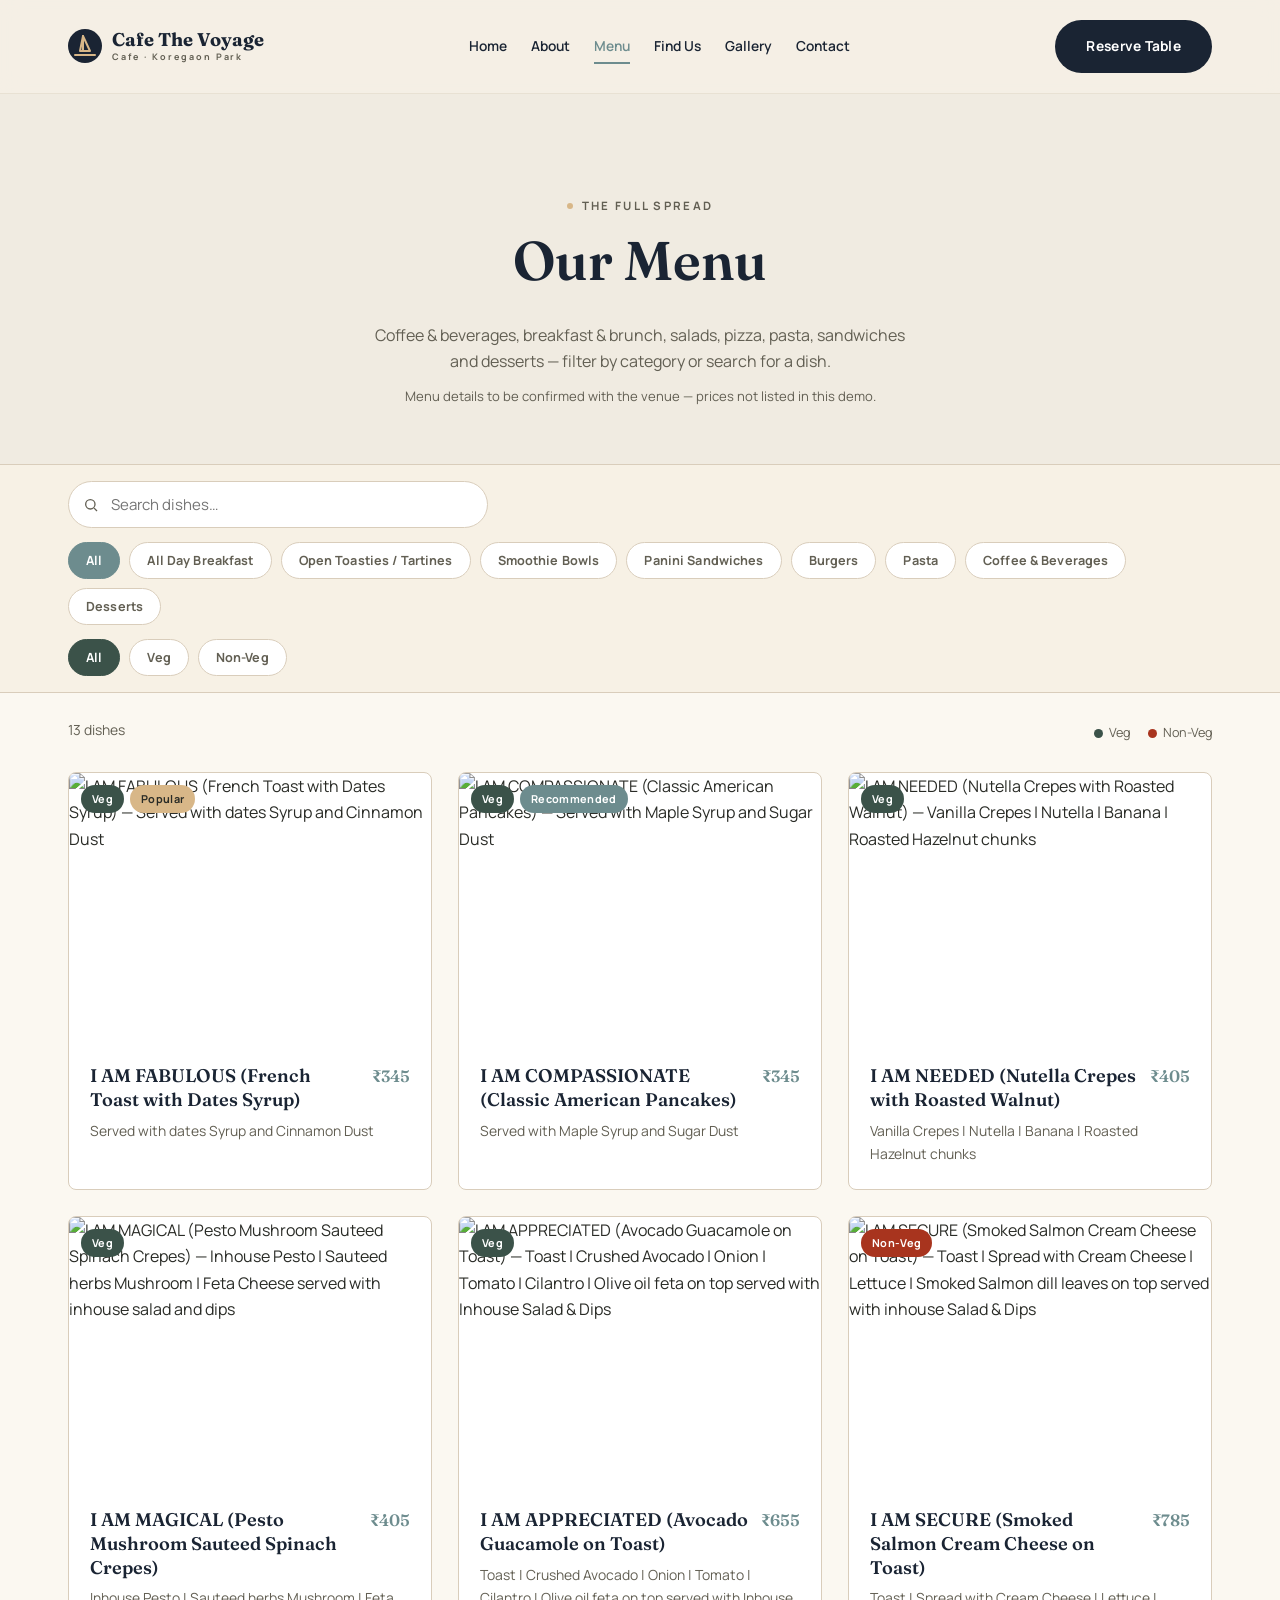
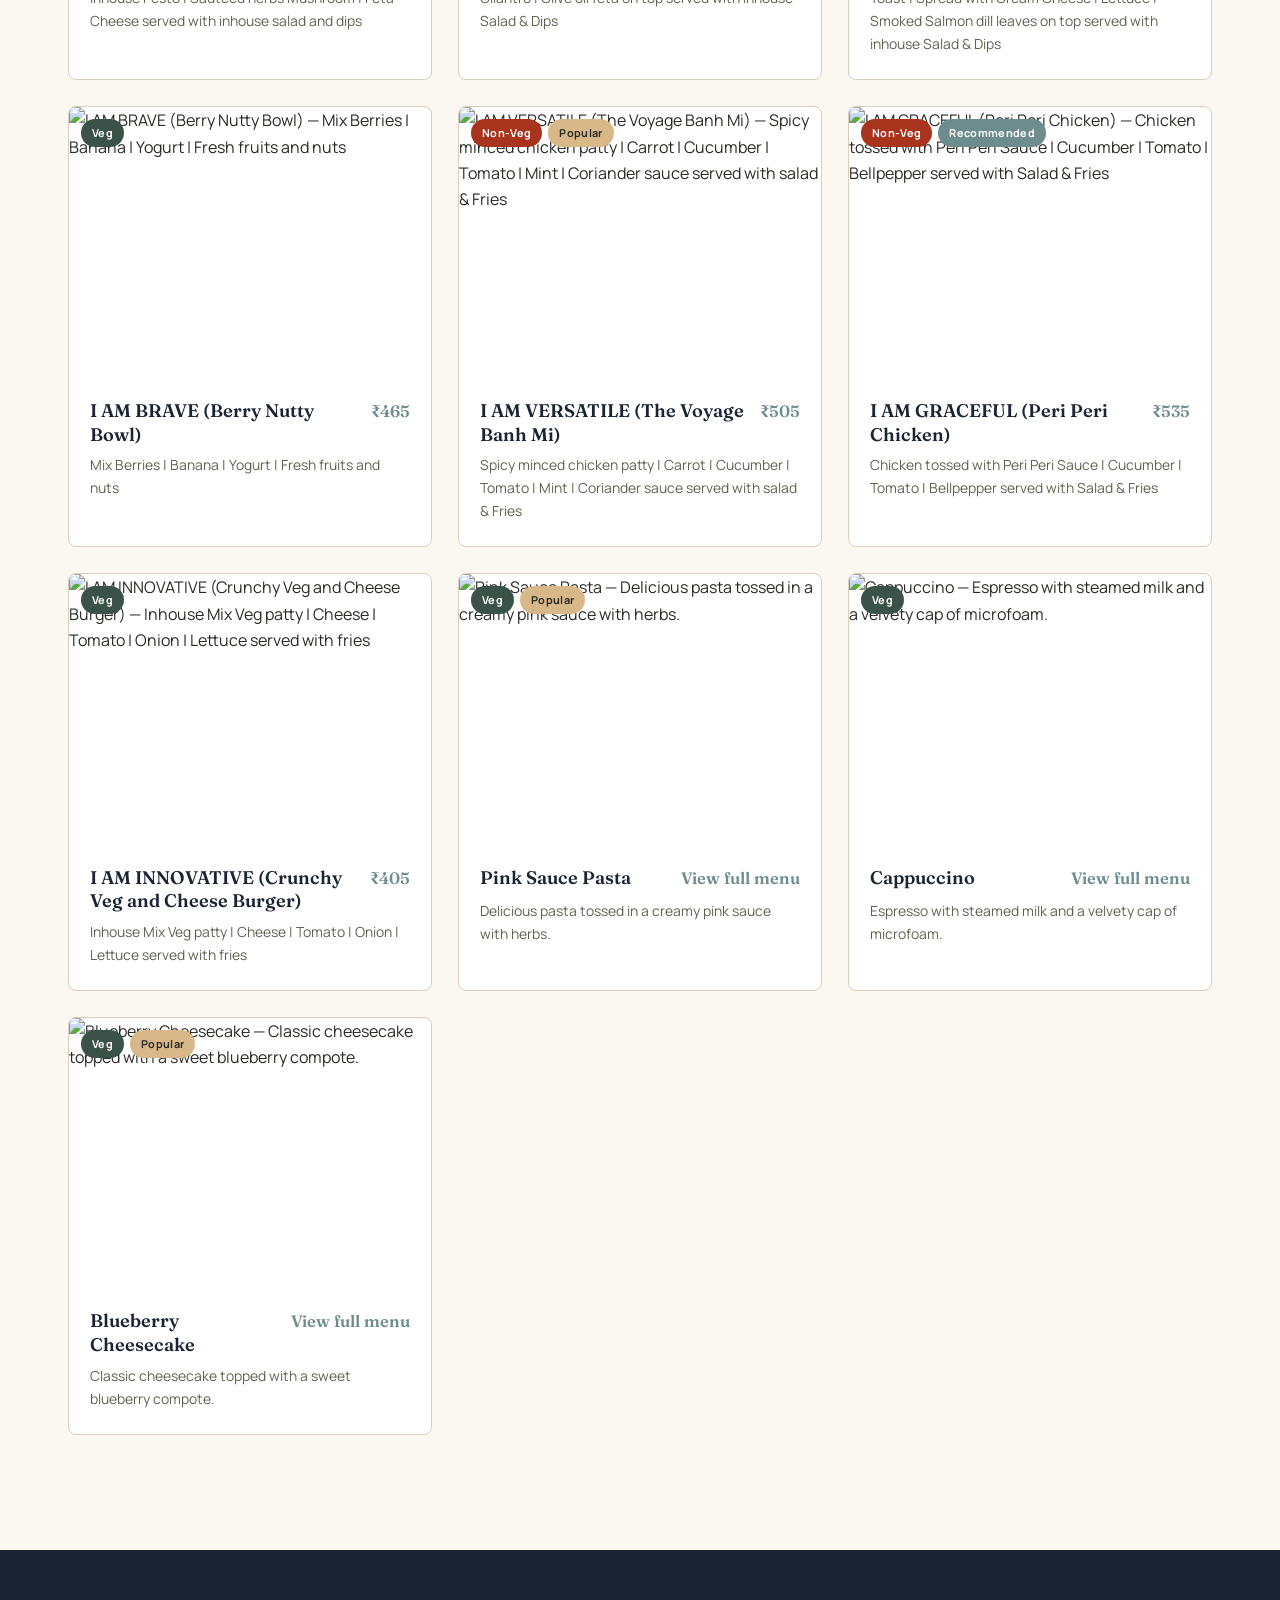
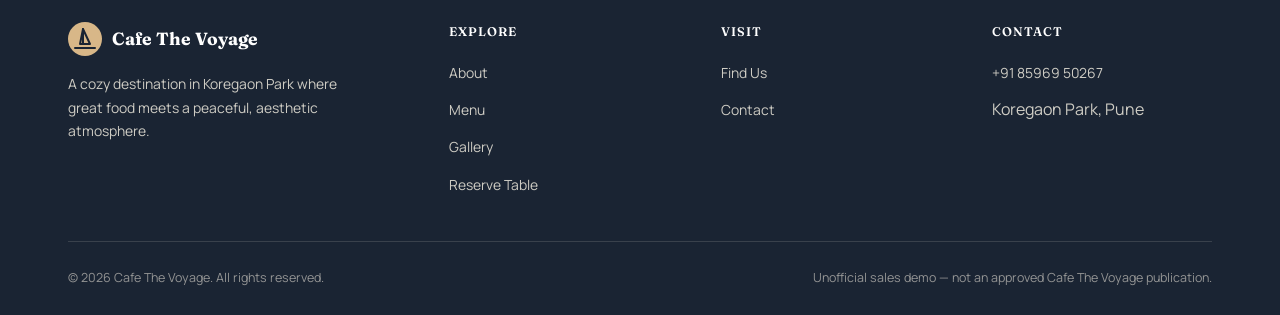
==== commit f1795fbd: "update" ====
--- a/menu.html
+++ b/menu.html
@@ -1,159 +1,272 @@
-<!DOCTYPE html>
+<!doctype html>
 <html lang="en">
-<head>
-<meta charset="UTF-8">
-<meta name="viewport" content="width=device-width, initial-scale=1.0">
-<title>Menu — Boho Boho | Coffee, Food &amp; Good Vibes, Koregaon Park</title>
-<meta name="description" content="Explore the Boho Boho menu — specialty coffee, breakfast &amp; brunch, salads &amp; healthy bowls, pizza, pasta, sandwiches and desserts. Filter by category or search for a dish.">
-<link rel="canonical" href="#">
-
-<!-- Favicon: botanical leaf mark for Boho Boho -->
-<link rel="icon" href="data:image/svg+xml,%3Csvg xmlns='http://www.w3.org/2000/svg' viewBox='0 0 64 64'%3E%3Ccircle cx='32' cy='32' r='32' fill='%23292B26'/%3E%3Cpath d='M32 14c0 0-12 8-12 18 0 6.6 5.4 12 12 12s12-5.4 12-12c0-10-12-18-12-18z' fill='%23C2A77C'/%3E%3Cline x1='32' y1='44' x2='32' y2='52' stroke='%23C2A77C' stroke-width='2.5' stroke-linecap='round'/%3E%3C/svg%3E">
-<meta name="theme-color" content="#292B26">
-<link rel="preconnect" href="https://fonts.googleapis.com">
-<link rel="preconnect" href="https://fonts.gstatic.com" crossorigin>
-<link href="https://fonts.googleapis.com/css2?family=Fraunces:opsz,wght@9..144,500;9..144,600;9..144,700&family=Manrope:wght@400;500;600;700;800&display=swap" rel="stylesheet">
-<link rel="stylesheet" href="style.css">
-<link rel="stylesheet" href="menu.css">
-</head>
-<body>
-
-<a class="skip-link" href="#main">Skip to content</a>
-
-<!-- ============ Loader ============ -->
-<div id="site-loader">
-  <div class="loader-brand">
-    <div class="loader-logo">
-      <svg width="24" height="24" viewBox="0 0 24 24" fill="none" xmlns="http://www.w3.org/2000/svg">
-        <path d="M12 3C12 3 5 8 5 14a7 7 0 0014 0C19 8 12 3 12 3z" fill="currentColor"/>
-        <line x1="12" y1="21" x2="12" y2="23" stroke="currentColor" stroke-width="1.8" stroke-linecap="round"/>
-      </svg>
+  <head>
+    <meta charset="UTF-8" />
+    <meta name="viewport" content="width=device-width, initial-scale=1.0" />
+    <title>
+      Menu — Cafe The Voyage | Coffee, Food &amp; Good Vibes, Koregaon Park
+    </title>
+    <meta
+      name="description"
+      content="Explore the Cafe The Voyage menu — specialty coffee, breakfast &amp; brunch, salads &amp; healthy bowls, pizza, pasta, sandwiches and desserts. Filter by category or search for a dish."
+    />
+    <link rel="canonical" href="#" />
+
+    <!-- Favicon: botanical leaf mark for Cafe The Voyage -->
+    <link
+      rel="icon"
+      href="data:image/svg+xml,%3Csvg xmlns='http://www.w3.org/2000/svg' viewBox='0 0 24 24' fill='none' stroke='%23D8B788' stroke-width='2' stroke-linecap='round' stroke-linejoin='round'%3E%3Cpath d='M2 21h20'/%3E%3Cpath d='M10 2L7 17h10L10 2z'/%3E%3Cpath d='M10 2v15'/%3E%3C/svg%3E"
+    />
+    <meta name="theme-color" content="#292B26" />
+    <link rel="preconnect" href="https://fonts.googleapis.com" />
+    <link rel="preconnect" href="https://fonts.gstatic.com" crossorigin />
+    <link
+      href="https://fonts.googleapis.com/css2?family=Fraunces:opsz,wght@9..144,500;9..144,600;9..144,700&family=Manrope:wght@400;500;600;700;800&display=swap"
+      rel="stylesheet"
+    />
+    <link rel="stylesheet" href="style.css" />
+    <link rel="stylesheet" href="menu.css" />
+  </head>
+  <body>
+    <a class="skip-link" href="#main">Skip to content</a>
+
+    <!-- ============ Loader ============ -->
+    <div id="site-loader">
+      <div class="loader-brand">
+        <div class="loader-logo">
+          <svg
+            width="24"
+            height="24"
+            viewBox="0 0 24 24"
+            fill="none"
+            stroke="#D8B788"
+            stroke-width="2"
+            stroke-linecap="round"
+            stroke-linejoin="round"
+          >
+            <path d="M2 21h20" />
+            <path d="M10 2L7 17h10L10 2z" />
+            <path d="M10 2v15" />
+          </svg>
+        </div>
+        <div class="loader-text">Cafe The Voyage</div>
+      </div>
+      <div class="loader-bar-wrap">
+        <div class="loader-bar"></div>
+      </div>
     </div>
-    <div class="loader-text">Boho Boho</div>
-  </div>
-  <div class="loader-bar-wrap">
-    <div class="loader-bar"></div>
-  </div>
-</div>
-
-<header class="navbar is-scrolled">
-  <div class="container navbar-inner">
-    <a href="index.html" class="navbar-logo" aria-label="Boho Boho home">
-      <!-- Botanical leaf mark -->
-      <span class="mark" aria-hidden="true">
-        <svg width="20" height="20" viewBox="0 0 24 24" fill="none" xmlns="http://www.w3.org/2000/svg">
-          <path d="M12 3C12 3 5 8 5 14a7 7 0 0014 0C19 8 12 3 12 3z" fill="#C2A77C"/>
-          <line x1="12" y1="21" x2="12" y2="23" stroke="#C2A77C" stroke-width="1.8" stroke-linecap="round"/>
-        </svg>
-      </span>
-      <span class="word">Boho Boho<small>Bistro · Cafe · Koregaon Park</small></span>
-    </a>
-    <nav class="navbar-links" id="navLinks" aria-label="Primary">
-      <a href="index.html">Home</a>
-      <a href="index.html#about">About</a>
-      <a href="menu.html" class="is-active">Menu</a>
-      <a href="index.html#locations">Find Us</a>
-      <a href="index.html#gallery">Gallery</a>
-      <a href="index.html#contact">Contact</a>
-      <a href="index.html#reserve" class="btn btn--primary navbar-cta-mobile">Reserve Table</a>
-    </nav>
-    <div class="navbar-cta">
-      <a href="index.html#reserve" class="btn btn--dark">Reserve Table</a>
-    </div>
-    <button class="nav-toggle" id="navToggle" aria-label="Toggle menu" aria-expanded="false" aria-controls="navLinks">
-      <span></span><span></span><span></span>
-    </button>
-  </div>
-</header>
-<div class="nav-backdrop" id="navBackdrop"></div>
-
-<main id="main">
-  <section class="menu-hero">
-    <div class="container">
-      <p class="eyebrow">The Full Spread</p>
-      <h1>Our Menu</h1>
-      <p>Coffee &amp; beverages, breakfast &amp; brunch, salads, pizza, pasta, sandwiches and desserts — filter by category or search for a dish.</p>
-      <p style="margin-top:12px; font-size:0.82rem; color:var(--color-text-soft);">Menu details to be confirmed with the venue — prices not listed in this demo.</p>
-    </div>
-  </section>
-
-  <div class="menu-toolbar">
-    <div class="container menu-toolbar-inner">
-      <div class="menu-search">
-        <svg width="16" height="16" viewBox="0 0 24 24" fill="none" stroke="currentColor" stroke-width="2" aria-hidden="true"><circle cx="11" cy="11" r="7"/><path d="M21 21l-4.3-4.3"/></svg>
-        <input type="search" id="menuSearch" placeholder="Search dishes…" aria-label="Search the menu">
-      </div>
-      <div class="chips-row" id="menuFilters" role="tablist" aria-label="Menu categories"></div>
-      <div class="chips-row" id="dietFilters" role="tablist" aria-label="Dietary filter"></div>
-    </div>
-  </div>
-
-  <div class="container">
-    <div class="menu-meta">
-      <span id="menuCount"></span>
-      <span class="legend">
-        <span><i class="dot veg"></i>Veg</span>
-        <span><i class="dot nonveg"></i>Non-Veg</span>
-      </span>
-    </div>
-
-    <div class="menu-grid" id="menuGrid" aria-live="polite"></div>
-
-    <div class="menu-empty" id="menuEmpty">
-      <h3>No dishes found</h3>
-      <p>Try another search or category.</p>
-    </div>
-  </div>
-</main>
-
-<footer class="footer">
-  <div class="container">
-    <div class="footer-top">
-      <div class="footer-brand">
-        <a href="index.html" class="footer-logo" aria-label="Boho Boho home">
+
+    <header class="navbar is-scrolled">
+      <div class="container navbar-inner">
+        <a
+          href="index.html"
+          class="navbar-logo"
+          aria-label="Cafe The Voyage home"
+        >
+          <!-- Botanical leaf mark -->
           <span class="mark" aria-hidden="true">
-            <svg width="20" height="20" viewBox="0 0 24 24" fill="none" xmlns="http://www.w3.org/2000/svg">
-              <path d="M12 3C12 3 5 8 5 14a7 7 0 0014 0C19 8 12 3 12 3z" fill="#C2A77C"/>
-              <line x1="12" y1="21" x2="12" y2="23" stroke="#C2A77C" stroke-width="1.8" stroke-linecap="round"/>
+            <svg
+              width="24"
+              height="24"
+              viewBox="0 0 24 24"
+              fill="none"
+              stroke="#D8B788"
+              stroke-width="2"
+              stroke-linecap="round"
+              stroke-linejoin="round"
+            >
+              <path d="M2 21h20" />
+              <path d="M10 2L7 17h10L10 2z" />
+              <path d="M10 2v15" />
             </svg>
           </span>
-          <span class="word">Boho Boho</span>
+          <span class="word"
+            >Cafe The Voyage<small>Cafe · Koregaon Park</small></span
+          >
         </a>
-        <p class="footer-about">A relaxed bistro and cafe in Koregaon Park, Pune — good food, specialty coffee and a space made for slow, beautiful moments.</p>
-      </div>
-      <div class="footer-col">
-        <h4>Explore</h4>
-        <ul>
-          <li><a href="index.html#about">About</a></li>
-          <li><a href="menu.html">Menu</a></li>
-          <li><a href="index.html#gallery">Gallery</a></li>
-          <li><a href="index.html#reserve">Reserve Table</a></li>
-        </ul>
-      </div>
-      <div class="footer-col">
-        <h4>Visit</h4>
-        <ul>
-          <li><a href="index.html#locations">Find Us</a></li>
-          <li><a href="index.html#contact">Contact</a></li>
-        </ul>
-      </div>
-      <div class="footer-col">
-        <h4>Contact</h4>
-        <ul>
-          <li><a href="tel:+919860391777" data-cfg="phoneDisplay">+91 98603 91777</a></li>
-          <li><span data-cfg="addressShort">Koregaon Park, Pune</span></li>
-        </ul>
-      </div>
-    </div>
-    <div class="footer-bottom">
-      <span>© <span class="js-year">2026</span> <span data-cfg="businessName">Boho Boho</span>. All rights reserved.</span>
-      <span>Unofficial sales demo — not an approved Boho Boho publication.</span>
-    </div>
-  </div>
-</footer>
-
-<script src="menu-data.js"></script>
-<script src="main.js"></script>
-<script src="menu.js"></script>
-</body>
+        <nav class="navbar-links" id="navLinks" aria-label="Primary">
+          <a href="index.html">Home</a>
+          <a href="index.html#about">About</a>
+          <a href="menu.html" class="is-active">Menu</a>
+          <a href="index.html#locations">Find Us</a>
+          <a href="index.html#gallery">Gallery</a>
+          <a href="index.html#contact">Contact</a>
+          <a
+            href="index.html#reserve"
+            class="btn btn--primary navbar-cta-mobile"
+            >Reserve Table</a
+          >
+        </nav>
+        <div class="navbar-cta">
+          <a href="index.html#reserve" class="btn btn--dark">Reserve Table</a>
+        </div>
+        <button
+          class="nav-toggle"
+          id="navToggle"
+          aria-label="Toggle menu"
+          aria-expanded="false"
+          aria-controls="navLinks"
+        >
+          <span></span><span></span><span></span>
+        </button>
+      </div>
+    </header>
+    <div class="nav-backdrop" id="navBackdrop"></div>
+
+    <main id="main">
+      <section class="menu-hero">
+        <div class="container">
+          <p class="eyebrow">The Full Spread</p>
+          <h1>Our Menu</h1>
+          <p>
+            Coffee &amp; beverages, breakfast &amp; brunch, salads, pizza,
+            pasta, sandwiches and desserts — filter by category or search for a
+            dish.
+          </p>
+          <p
+            style="
+              margin-top: 12px;
+              font-size: 0.82rem;
+              color: var(--color-text-soft);
+            "
+          >
+            Menu details to be confirmed with the venue — prices not listed in
+            this demo.
+          </p>
+        </div>
+      </section>
+
+      <div class="menu-toolbar">
+        <div class="container menu-toolbar-inner">
+          <div class="menu-search">
+            <svg
+              width="16"
+              height="16"
+              viewBox="0 0 24 24"
+              fill="none"
+              stroke="currentColor"
+              stroke-width="2"
+              aria-hidden="true"
+            >
+              <circle cx="11" cy="11" r="7" />
+              <path d="M21 21l-4.3-4.3" />
+            </svg>
+            <input
+              type="search"
+              id="menuSearch"
+              placeholder="Search dishes…"
+              aria-label="Search the menu"
+            />
+          </div>
+          <div
+            class="chips-row"
+            id="menuFilters"
+            role="tablist"
+            aria-label="Menu categories"
+          ></div>
+          <div
+            class="chips-row"
+            id="dietFilters"
+            role="tablist"
+            aria-label="Dietary filter"
+          ></div>
+        </div>
+      </div>
+
+      <div class="container">
+        <div class="menu-meta">
+          <span id="menuCount"></span>
+          <span class="legend">
+            <span><i class="dot veg"></i>Veg</span>
+            <span><i class="dot nonveg"></i>Non-Veg</span>
+          </span>
+        </div>
+
+        <div class="menu-grid" id="menuGrid" aria-live="polite"></div>
+
+        <div class="menu-empty" id="menuEmpty">
+          <h3>No dishes found</h3>
+          <p>Try another search or category.</p>
+        </div>
+      </div>
+    </main>
+
+    <footer class="footer">
+      <div class="container">
+        <div class="footer-top">
+          <div class="footer-brand">
+            <a
+              href="index.html"
+              class="footer-logo"
+              aria-label="Cafe The Voyage home"
+            >
+              <span class="mark" aria-hidden="true">
+                <svg
+                  width="24"
+                  height="24"
+                  viewBox="0 0 24 24"
+                  fill="none"
+                  stroke="currentColor"
+                  stroke-width="2"
+                  stroke-linecap="round"
+                  stroke-linejoin="round"
+                >
+                  <path d="M2 21h20" />
+                  <path d="M10 2L7 17h10L10 2z" />
+                  <path d="M10 2v15" />
+                </svg>
+              </span>
+              <span class="word">Cafe The Voyage</span>
+            </a>
+            <p class="footer-about">
+              A cozy destination in Koregaon Park where great food meets a
+              peaceful, aesthetic atmosphere.
+            </p>
+          </div>
+          <div class="footer-col">
+            <h4>Explore</h4>
+            <ul>
+              <li><a href="index.html#about">About</a></li>
+              <li><a href="menu.html">Menu</a></li>
+              <li><a href="index.html#gallery">Gallery</a></li>
+              <li><a href="index.html#reserve">Reserve Table</a></li>
+            </ul>
+          </div>
+          <div class="footer-col">
+            <h4>Visit</h4>
+            <ul>
+              <li><a href="index.html#locations">Find Us</a></li>
+              <li><a href="index.html#contact">Contact</a></li>
+            </ul>
+          </div>
+          <div class="footer-col">
+            <h4>Contact</h4>
+            <ul>
+              <li>
+                <a href="tel:+918596950267" data-cfg="phoneDisplay"
+                  >+91 85969 50267</a
+                >
+              </li>
+              <li><span data-cfg="addressShort">Koregaon Park, Pune</span></li>
+            </ul>
+          </div>
+        </div>
+        <div class="footer-bottom">
+          <span
+            >© <span class="js-year">2026</span>
+            <span data-cfg="businessName">Cafe The Voyage</span>. All rights
+            reserved.</span
+          >
+          <span
+            >Unofficial sales demo — not an approved Cafe The Voyage
+            publication.</span
+          >
+        </div>
+      </div>
+    </footer>
+
+    <script src="menu-data.js"></script>
+    <script src="main.js"></script>
+    <script src="menu.js"></script>
+  </body>
 </html>
--- a/style.css
+++ b/style.css
@@ -5,34 +5,34 @@
    ========================================================================== */
 
 /* ---------- Design Tokens ---------- */
-:root{
+:root {
   /* Brand palette — Boho Boho */
-  --color-ink:          #292B26; /* Dark earthy ink      */
-  --color-ember:        #A85C43; /* Terracotta (primary) */
-  --color-ember-dark:   #874633; /* Deep terracotta      */
-  --color-gold:         #C2A77C; /* Warm sand (accent)   */
-  --color-olive:        #35452F; /* Deep olive           */
-  --color-bg:           #F5EFE5; /* Warm cream           */
-  --color-bg-section:   #E8DFD0; /* Toasted linen        */
-  --color-surface:      #FFFFFF;
-  --color-line:         #D9CDBB;
-  --color-text:         #292B26;
-  --color-text-soft:    #625F53;
-  --color-danger:       #A8341E;
+  --color-ink: #1a2433; /* Dark earthy ink      */
+  --color-ember: #6d8c8e; /* Terracotta (primary) */
+  --color-ember-dark: #506c6e; /* Deep terracotta      */
+  --color-gold: #d8b788; /* Warm sand (accent)   */
+  --color-olive: #3b5249; /* Deep olive           */
+  --color-bg: #fbf8f1; /* Warm cream           */
+  --color-bg-section: #f0ebe1; /* Toasted linen        */
+  --color-surface: #ffffff;
+  --color-line: #d9cdbb;
+  --color-text: #292b26;
+  --color-text-soft: #625f53;
+  --color-danger: #a8341e;
 
   /* Aliases used across components */
   --color-primary: var(--color-ember);
-  --color-accent:  var(--color-gold);
+  --color-accent: var(--color-gold);
   --color-success: var(--color-olive);
 
   /* Elevation / overlay */
-  --overlay-dark: rgba(41,43,38,0.60);
-  --shadow-soft:  0 10px 32px rgba(41,43,38,0.10);
-  --shadow-lift:  0 20px 46px rgba(41,43,38,0.16);
+  --overlay-dark: rgba(41, 43, 38, 0.6);
+  --shadow-soft: 0 10px 32px rgba(41, 43, 38, 0.1);
+  --shadow-lift: 0 20px 46px rgba(41, 43, 38, 0.16);
 
   /* Type */
-  --font-display: 'Fraunces', 'Iowan Old Style', 'Georgia', serif;
-  --font-body: 'Manrope', 'Segoe UI', sans-serif;
+  --font-display: "Fraunces", "Iowan Old Style", "Georgia", serif;
+  --font-body: "Manrope", "Segoe UI", sans-serif;
 
   /* Rhythm */
   --section-pad: clamp(64px, 9vw, 136px);
@@ -42,17 +42,23 @@
   --radius-lg: 18px;
 
   /* Motion */
-  --ease: cubic-bezier(.22,.61,.36,1);
-  --dur-fast: .22s;
-  --dur-med: .55s;
-  --dur-slow: .85s;
+  --ease: cubic-bezier(0.22, 0.61, 0.36, 1);
+  --dur-fast: 0.22s;
+  --dur-med: 0.55s;
+  --dur-slow: 0.85s;
 }
 
 /* ---------- Reset ---------- */
-*, *::before, *::after{ box-sizing: border-box; }
-html{ scroll-behavior: smooth; }
-body{
-  margin:0;
+*,
+*::before,
+*::after {
+  box-sizing: border-box;
+}
+html {
+  scroll-behavior: smooth;
+}
+body {
+  margin: 0;
   background: var(--color-bg);
   color: var(--color-text);
   font-family: var(--font-body);
@@ -61,45 +67,99 @@
   -webkit-font-smoothing: antialiased;
   overflow-x: hidden;
 }
-img{ max-width:100%; display:block; }
-a{ color: inherit; text-decoration: none; }
-ul{ list-style: none; margin:0; padding:0; }
-button{ font-family: inherit; cursor:pointer; background:none; border:none; }
-input, select, textarea{ font-family: inherit; font-size: 1rem; color: inherit; }
-h1,h2,h3,h4{ font-family: var(--font-display); font-weight:600; margin:0; color: var(--color-ink); }
-p{ margin:0; }
-
-@media (prefers-reduced-motion: reduce){
-  *{ animation-duration: 0.001ms !important; animation-iteration-count: 1 !important; transition-duration: 0.001ms !important; scroll-behavior: auto !important; }
-}
-
-a:focus-visible, button:focus-visible, input:focus-visible, textarea:focus-visible, select:focus-visible{
+img {
+  max-width: 100%;
+  display: block;
+}
+a {
+  color: inherit;
+  text-decoration: none;
+}
+ul {
+  list-style: none;
+  margin: 0;
+  padding: 0;
+}
+button {
+  font-family: inherit;
+  cursor: pointer;
+  background: none;
+  border: none;
+}
+input,
+select,
+textarea {
+  font-family: inherit;
+  font-size: 1rem;
+  color: inherit;
+}
+h1,
+h2,
+h3,
+h4 {
+  font-family: var(--font-display);
+  font-weight: 600;
+  margin: 0;
+  color: var(--color-ink);
+}
+p {
+  margin: 0;
+}
+
+@media (prefers-reduced-motion: reduce) {
+  * {
+    animation-duration: 0.001ms !important;
+    animation-iteration-count: 1 !important;
+    transition-duration: 0.001ms !important;
+    scroll-behavior: auto !important;
+  }
+}
+
+a:focus-visible,
+button:focus-visible,
+input:focus-visible,
+textarea:focus-visible,
+select:focus-visible {
   outline: 2px solid var(--color-ember);
   outline-offset: 3px;
   border-radius: 2px;
 }
 
-.skip-link{
-  position:absolute; left:-999px; top:0; background:var(--color-ink); color:#fff;
-  padding:12px 20px; z-index:1000; border-radius:0 0 6px 0;
-}
-.skip-link:focus{ left:0; }
+.skip-link {
+  position: absolute;
+  left: -999px;
+  top: 0;
+  background: var(--color-ink);
+  color: #fff;
+  padding: 12px 20px;
+  z-index: 1000;
+  border-radius: 0 0 6px 0;
+}
+.skip-link:focus {
+  left: 0;
+}
 
 /* ---------- Layout helpers ---------- */
-.container{
+.container {
   max-width: var(--container-w);
   margin: 0 auto;
   padding: 0 clamp(20px, 5vw, 48px);
 }
-.section{ padding: var(--section-pad) 0; }
-.section--tint{ background: var(--color-bg-section); }
-.section-head{
-  text-align:center;
+.section {
+  padding: var(--section-pad) 0;
+}
+.section--tint {
+  background: var(--color-bg-section);
+}
+.section-head {
+  text-align: center;
   max-width: 640px;
-  margin: 0 auto clamp(38px,6vw,68px);
-}
-.eyebrow{
-  display:inline-flex; align-items:center; gap:9px;
+  margin: 0 auto clamp(38px, 6vw, 68px);
+}
+.eyebrow {
+  display: inline-flex;
+  align-items: center;
+  gap: 9px;
   font-family: var(--font-body);
   font-size: 0.72rem;
   letter-spacing: 0.2em;
@@ -108,32 +168,51 @@
   font-weight: 700;
   margin-bottom: 14px;
 }
-.eyebrow::before{
-  content:"";
-  width: 6px; height: 6px;
+.eyebrow::before {
+  content: "";
+  width: 6px;
+  height: 6px;
   border-radius: 50%;
   background: var(--color-gold);
 }
-.section-head h2{
+.section-head h2 {
   font-size: clamp(2.05rem, 4vw, 3rem);
   line-height: 1.14;
 }
-.section-head p{
+.section-head p {
   margin-top: 16px;
   color: var(--color-text-soft);
   font-size: 1.03rem;
 }
 
 /* Reveal-on-scroll */
-.reveal{ opacity:0; transform: translateY(22px); transition: opacity var(--dur-slow) var(--ease), transform var(--dur-slow) var(--ease); }
-.reveal.is-visible{ opacity:1; transform:none; }
-.reveal-delay-1{ transition-delay:.1s; }
-.reveal-delay-2{ transition-delay:.2s; }
-.reveal-delay-3{ transition-delay:.3s; }
+.reveal {
+  opacity: 0;
+  transform: translateY(22px);
+  transition:
+    opacity var(--dur-slow) var(--ease),
+    transform var(--dur-slow) var(--ease);
+}
+.reveal.is-visible {
+  opacity: 1;
+  transform: none;
+}
+.reveal-delay-1 {
+  transition-delay: 0.1s;
+}
+.reveal-delay-2 {
+  transition-delay: 0.2s;
+}
+.reveal-delay-3 {
+  transition-delay: 0.3s;
+}
 
 /* ---------- Buttons ---------- */
-.btn{
-  display:inline-flex; align-items:center; justify-content:center; gap:8px;
+.btn {
+  display: inline-flex;
+  align-items: center;
+  justify-content: center;
+  gap: 8px;
   padding: 14px 30px;
   font-size: 0.86rem;
   font-weight: 700;
@@ -141,451 +220,1376 @@
   white-space: nowrap;
   border-radius: 999px;
   border: 1px solid transparent;
-  transition: background var(--dur-fast) var(--ease), color var(--dur-fast) var(--ease), border-color var(--dur-fast) var(--ease), transform var(--dur-fast) var(--ease);
+  transition:
+    background var(--dur-fast) var(--ease),
+    color var(--dur-fast) var(--ease),
+    border-color var(--dur-fast) var(--ease),
+    transform var(--dur-fast) var(--ease);
   min-height: 46px;
 }
-.btn--primary{ background: var(--color-ember); color:#fff; }
-.btn--primary:hover{ background: var(--color-ember-dark); transform: translateY(-1px); }
-.btn--outline{ border-color: var(--color-ink); color: var(--color-ink); }
-.btn--outline:hover{ background: var(--color-ink); color:#fff; }
-.btn--dark{ background: var(--color-ink); color:#fff; }
-.btn--dark:hover{ background:#3A2B1D; }
-.btn--full{ width:100%; }
+.btn--primary {
+  background: var(--color-ember);
+  color: #fff;
+}
+.btn--primary:hover {
+  background: var(--color-ember-dark);
+  transform: translateY(-1px);
+}
+.btn--outline {
+  border-color: var(--color-ink);
+  color: var(--color-ink);
+}
+.btn--outline:hover {
+  background: var(--color-ink);
+  color: #fff;
+}
+.btn--dark {
+  background: var(--color-ink);
+  color: #fff;
+}
+.btn--dark:hover {
+  background: #3a2b1d;
+}
+.btn--full {
+  width: 100%;
+}
 
 /* ---------- Badges ---------- */
-.badge{ position:absolute; top:12px; left:12px; display:flex; flex-wrap:wrap; gap:6px; max-width:calc(100% - 24px); }
-.badge-pill{
-  display:inline-block; padding:5px 11px; border-radius:999px;
-  font-size:0.68rem; font-weight:700; letter-spacing:0.03em;
-  background: rgba(255,255,255,0.92); color: var(--color-ink);
-}
-.badge-pill.veg{ background: var(--color-olive); color:#fff; }
-.badge-pill.nonveg{ background: var(--color-danger); color:#fff; }
-.badge-pill.tag-popular{ background: var(--color-gold); color:#292B26; }
-.badge-pill.tag-recommended{ background: var(--color-ember); color:#fff; }
+.badge {
+  position: absolute;
+  top: 12px;
+  left: 12px;
+  display: flex;
+  flex-wrap: wrap;
+  gap: 6px;
+  max-width: calc(100% - 24px);
+}
+.badge-pill {
+  display: inline-block;
+  padding: 5px 11px;
+  border-radius: 999px;
+  font-size: 0.68rem;
+  font-weight: 700;
+  letter-spacing: 0.03em;
+  background: rgba(255, 255, 255, 0.92);
+  color: var(--color-ink);
+}
+.badge-pill.veg {
+  background: var(--color-olive);
+  color: #fff;
+}
+.badge-pill.nonveg {
+  background: var(--color-danger);
+  color: #fff;
+}
+.badge-pill.tag-popular {
+  background: var(--color-gold);
+  color: #292b26;
+}
+.badge-pill.tag-recommended {
+  background: var(--color-ember);
+  color: #fff;
+}
 
 /* ==========================================================================
    NAVBAR
    ========================================================================== */
-.navbar{
-  position: fixed; top:0; left:0; right:0; z-index: 500;
+.navbar {
+  position: fixed;
+  top: 0;
+  left: 0;
+  right: 0;
+  z-index: 500;
   padding: 20px 0;
-  background: rgba(245,239,229,0.88);
+  background: rgba(245, 239, 229, 0.88);
   backdrop-filter: blur(10px);
   -webkit-backdrop-filter: blur(10px);
-  box-shadow: 0 1px 0 rgba(217,205,187,0.35);
-  transition: background var(--dur-fast) var(--ease), padding var(--dur-fast) var(--ease), box-shadow var(--dur-fast) var(--ease), backdrop-filter var(--dur-fast) var(--ease);
-}
-.navbar.is-scrolled{
-  background: rgba(245,239,229,0.97);
+  box-shadow: 0 1px 0 rgba(217, 205, 187, 0.35);
+  transition:
+    background var(--dur-fast) var(--ease),
+    padding var(--dur-fast) var(--ease),
+    box-shadow var(--dur-fast) var(--ease),
+    backdrop-filter var(--dur-fast) var(--ease);
+}
+.navbar.is-scrolled {
+  background: rgba(245, 239, 229, 0.97);
   backdrop-filter: blur(16px);
   -webkit-backdrop-filter: blur(16px);
   padding: 12px 0;
   box-shadow: 0 1px 0 var(--color-line);
 }
-.navbar-inner{ display:flex; align-items:center; justify-content:space-between; gap:20px; }
-
-.navbar-logo{ display:flex; align-items:center; gap:10px; font-family:var(--font-display); }
-.navbar-logo .mark{
-  width:34px; height:34px; border-radius:50%;
+.navbar-inner {
+  display: flex;
+  align-items: center;
+  justify-content: space-between;
+  gap: 20px;
+}
+
+.navbar-logo {
+  display: flex;
+  align-items: center;
+  gap: 10px;
+  font-family: var(--font-display);
+}
+.navbar-logo .mark {
+  width: 34px;
+  height: 34px;
+  border-radius: 50%;
   background: var(--color-ink);
-  display:flex; align-items:center; justify-content:center;
-  color:#F5EFE5; font-size:0.95rem; font-weight:700; flex:0 0 auto;
-}
-.navbar-logo .word{ font-size:1.15rem; font-weight:700; color: var(--color-ink); line-height:1; }
-.navbar-logo .word small{ display:block; font-family:var(--font-body); font-size:0.56rem; letter-spacing:0.22em; font-weight:700; color: var(--color-text-soft); margin-top:3px; white-space:nowrap; }
-
-.navbar-links{ display:flex; align-items:center; gap:24px; }
-.navbar-links a{
-  position:relative; font-size:0.86rem; font-weight:600; color: var(--color-ink);
-  padding: 6px 0; white-space:nowrap;
-}
-.navbar-links a::after{
-  content:""; position:absolute; left:0; right:100%; bottom:0; height:2px;
-  background: var(--color-ember); transition: right var(--dur-fast) var(--ease);
-}
-.navbar-links a:hover::after, .navbar-links a.is-active::after{ right:0; }
-.navbar-links a.is-active{ color: var(--color-ember); }
-.navbar-links .navbar-cta-mobile{ display:none; }
-
-.navbar-cta{ display:flex; align-items:center; gap:12px; }
-
-.nav-toggle{
-  display:none; flex-direction:column; justify-content:center; gap:5px;
-  width:44px; height:44px; border-radius:50%;
-}
-.nav-toggle span{ width:20px; height:2px; background: var(--color-ink); margin:0 auto; transition: transform var(--dur-fast) var(--ease), opacity var(--dur-fast) var(--ease); }
-.nav-toggle.is-open span:nth-child(1){ transform: translateY(7px) rotate(45deg); }
-.nav-toggle.is-open span:nth-child(2){ opacity:0; }
-.nav-toggle.is-open span:nth-child(3){ transform: translateY(-7px) rotate(-45deg); }
+  display: flex;
+  align-items: center;
+  justify-content: center;
+  color: #f5efe5;
+  font-size: 0.95rem;
+  font-weight: 700;
+  flex: 0 0 auto;
+}
+.navbar-logo .word {
+  font-size: 1.15rem;
+  font-weight: 700;
+  color: var(--color-ink);
+  line-height: 1;
+}
+.navbar-logo .word small {
+  display: block;
+  font-family: var(--font-body);
+  font-size: 0.56rem;
+  letter-spacing: 0.22em;
+  font-weight: 700;
+  color: var(--color-text-soft);
+  margin-top: 3px;
+  white-space: nowrap;
+}
+
+.navbar-links {
+  display: flex;
+  align-items: center;
+  gap: 24px;
+}
+.navbar-links a {
+  position: relative;
+  font-size: 0.86rem;
+  font-weight: 600;
+  color: var(--color-ink);
+  padding: 6px 0;
+  white-space: nowrap;
+}
+.navbar-links a::after {
+  content: "";
+  position: absolute;
+  left: 0;
+  right: 100%;
+  bottom: 0;
+  height: 2px;
+  background: var(--color-ember);
+  transition: right var(--dur-fast) var(--ease);
+}
+.navbar-links a:hover::after,
+.navbar-links a.is-active::after {
+  right: 0;
+}
+.navbar-links a.is-active {
+  color: var(--color-ember);
+}
+.navbar-links .navbar-cta-mobile {
+  display: none;
+}
+
+.navbar-cta {
+  display: flex;
+  align-items: center;
+  gap: 12px;
+}
+
+.nav-toggle {
+  display: none;
+  flex-direction: column;
+  justify-content: center;
+  gap: 5px;
+  width: 44px;
+  height: 44px;
+  border-radius: 50%;
+}
+.nav-toggle span {
+  width: 20px;
+  height: 2px;
+  background: var(--color-ink);
+  margin: 0 auto;
+  transition:
+    transform var(--dur-fast) var(--ease),
+    opacity var(--dur-fast) var(--ease);
+}
+.nav-toggle.is-open span:nth-child(1) {
+  transform: translateY(7px) rotate(45deg);
+}
+.nav-toggle.is-open span:nth-child(2) {
+  opacity: 0;
+}
+.nav-toggle.is-open span:nth-child(3) {
+  transform: translateY(-7px) rotate(-45deg);
+}
 
 /* ==========================================================================
    HERO
    ========================================================================== */
-.hero{ position:relative; min-height: 100svh; display:flex; align-items:flex-end; overflow:hidden; }
-.hero-media{ position:absolute; inset:0; }
-.hero-media img{ width:100%; height:100%; object-fit:cover; }
-.hero-media::after{
-  content:""; position:absolute; inset:0;
-  background: linear-gradient(180deg, rgba(41,43,38,0.35) 0%, rgba(41,43,38,0.35) 40%, rgba(30,32,27,0.86) 100%);
-}
-.hero-content{
-  position:relative; z-index:2; color:#fff;
-  padding: 0 0 clamp(56px,9vw,96px);
+.hero {
+  position: relative;
+  min-height: 100svh;
+  display: flex;
+  align-items: flex-end;
+  overflow: hidden;
+}
+.hero-media {
+  position: absolute;
+  inset: 0;
+}
+.hero-media img {
+  width: 100%;
+  height: 100%;
+  object-fit: cover;
+}
+.hero-media::after {
+  content: "";
+  position: absolute;
+  inset: 0;
+  background: linear-gradient(
+    180deg,
+    rgba(41, 43, 38, 0.35) 0%,
+    rgba(41, 43, 38, 0.35) 40%,
+    rgba(30, 32, 27, 0.86) 100%
+  );
+}
+.hero-content {
+  position: relative;
+  z-index: 2;
+  color: #fff;
+  padding: 0 0 clamp(56px, 9vw, 96px);
   max-width: 720px;
 }
-.hero-eyebrow{
-  font-size:0.72rem; letter-spacing:0.24em; text-transform:uppercase; font-weight:700;
-  color: #F0D9A8; margin-bottom:18px; display:flex; align-items:center; gap:9px;
-}
-.hero-eyebrow::before{ content:""; width:22px; height:1px; background:#F0D9A8; }
-.hero-content h1{
-  color:#fff; font-size: clamp(2.5rem, 7vw, 4.6rem); line-height:1.06; letter-spacing:-0.01em;
-}
-.hero-sub{
-  margin-top:20px; max-width:520px; font-size:1.05rem; color: rgba(255,255,255,0.86);
-}
-.hero-actions{ margin-top:32px; display:flex; flex-wrap:wrap; gap:14px; }
-.hero-actions .btn--outline{ border-color:rgba(255,255,255,0.7); color:#fff; }
-.hero-actions .btn--outline:hover{ background:#fff; color: var(--color-ink); }
-
-.hero-seal{
-  position:absolute; right:clamp(20px,5vw,64px); top:clamp(96px,14vw,150px);
-  width:88px; height:88px; border-radius:50%;
-  border:1px solid rgba(255,255,255,0.55);
-  display:none; align-items:center; justify-content:center; text-align:center;
-  color:#fff; font-family:var(--font-display); font-size:0.62rem; letter-spacing:0.14em; text-transform:uppercase;
-  line-height:1.4; z-index:2;
-}
-@media (min-width: 900px){
-  .hero-seal{ display:flex; }
+.hero-eyebrow {
+  font-size: 0.72rem;
+  letter-spacing: 0.24em;
+  text-transform: uppercase;
+  font-weight: 700;
+  color: #f0d9a8;
+  margin-bottom: 18px;
+  display: flex;
+  align-items: center;
+  gap: 9px;
+}
+.hero-eyebrow::before {
+  content: "";
+  width: 22px;
+  height: 1px;
+  background: #f0d9a8;
+}
+.hero-content h1 {
+  color: #fff;
+  font-size: clamp(2.5rem, 7vw, 4.6rem);
+  line-height: 1.06;
+  letter-spacing: -0.01em;
+}
+.hero-sub {
+  margin-top: 20px;
+  max-width: 520px;
+  font-size: 1.05rem;
+  color: rgba(255, 255, 255, 0.86);
+}
+.hero-actions {
+  margin-top: 32px;
+  display: flex;
+  flex-wrap: wrap;
+  gap: 14px;
+}
+.hero-actions .btn--outline {
+  border-color: rgba(255, 255, 255, 0.7);
+  color: #fff;
+}
+.hero-actions .btn--outline:hover {
+  background: #fff;
+  color: var(--color-ink);
+}
+
+.hero-seal {
+  position: absolute;
+  right: clamp(20px, 5vw, 64px);
+  top: clamp(96px, 14vw, 150px);
+  width: 88px;
+  height: 88px;
+  border-radius: 50%;
+  border: 1px solid rgba(255, 255, 255, 0.55);
+  display: none;
+  align-items: center;
+  justify-content: center;
+  text-align: center;
+  color: #fff;
+  font-family: var(--font-display);
+  font-size: 0.62rem;
+  letter-spacing: 0.14em;
+  text-transform: uppercase;
+  line-height: 1.4;
+  z-index: 2;
+}
+@media (min-width: 900px) {
+  .hero-seal {
+    display: flex;
+  }
 }
 
 /* ==========================================================================
    TRUST BAR
    ========================================================================== */
-.trust-bar{ background: var(--color-ink); }
-.trust-list{
-  display:flex; flex-wrap:wrap; justify-content:center; gap: clamp(24px,4vw,56px);
+.trust-bar {
+  background: var(--color-ink);
+}
+.trust-list {
+  display: flex;
+  flex-wrap: wrap;
+  justify-content: center;
+  gap: clamp(24px, 4vw, 56px);
   padding: 26px 0;
 }
-.trust-item{
-  display:flex; align-items:center; gap:10px;
-  color: rgba(247,241,228,0.9); font-size:0.82rem; font-weight:600; letter-spacing:0.02em;
-}
-.trust-item svg{ color: var(--color-gold); flex:0 0 auto; }
+.trust-item {
+  display: flex;
+  align-items: center;
+  gap: 10px;
+  color: rgba(247, 241, 228, 0.9);
+  font-size: 0.82rem;
+  font-weight: 600;
+  letter-spacing: 0.02em;
+}
+.trust-item svg {
+  color: var(--color-gold);
+  flex: 0 0 auto;
+}
 
 /* ==========================================================================
    CATEGORY GRID
    ========================================================================== */
-.cat-grid{
-  display:grid; grid-template-columns: repeat(4, 1fr); gap:18px;
-}
-.cat-card{
-  position:relative; border-radius: var(--radius-md); overflow:hidden;
-  aspect-ratio: 3/4; display:block;
-}
-.cat-card img{
-  width:100%; height:100%; object-fit:cover;
+.cat-grid {
+  display: grid;
+  grid-template-columns: repeat(4, 1fr);
+  gap: 18px;
+}
+.cat-card {
+  position: relative;
+  border-radius: var(--radius-md);
+  overflow: hidden;
+  aspect-ratio: 3/4;
+  display: block;
+}
+.cat-card img {
+  width: 100%;
+  height: 100%;
+  object-fit: cover;
   transition: transform var(--dur-slow) var(--ease);
 }
-.cat-card::after{
-  content:""; position:absolute; inset:0;
-  background: linear-gradient(180deg, rgba(24,16,8,0) 45%, rgba(24,16,8,0.78) 100%);
-}
-.cat-card:hover img{ transform: scale(1.07); }
-.cat-label{
-  position:absolute; left:16px; right:16px; bottom:14px; z-index:2;
-  display:flex; align-items:center; justify-content:space-between;
-  color:#fff;
-}
-.cat-label .name{ font-family: var(--font-display); font-size:1.05rem; font-weight:600; }
-.cat-label .arrow{
-  display:inline-flex; align-items:center; justify-content:center;
-  width:28px; height:28px; border-radius:50%; border:1px solid rgba(255,255,255,0.55);
-  transition: transform var(--dur-fast) var(--ease), background var(--dur-fast) var(--ease);
-  font-size:0.9rem;
-}
-.cat-card:hover .arrow{ background: var(--color-gold); border-color: var(--color-gold); transform: translateX(2px); color: var(--color-ink); }
+.cat-card::after {
+  content: "";
+  position: absolute;
+  inset: 0;
+  background: linear-gradient(
+    180deg,
+    rgba(24, 16, 8, 0) 45%,
+    rgba(24, 16, 8, 0.78) 100%
+  );
+}
+.cat-card:hover img {
+  transform: scale(1.07);
+}
+.cat-label {
+  position: absolute;
+  left: 16px;
+  right: 16px;
+  bottom: 14px;
+  z-index: 2;
+  display: flex;
+  align-items: center;
+  justify-content: space-between;
+  color: #fff;
+}
+.cat-label .name {
+  font-family: var(--font-display);
+  font-size: 1.05rem;
+  font-weight: 600;
+}
+.cat-label .arrow {
+  display: inline-flex;
+  align-items: center;
+  justify-content: center;
+  width: 28px;
+  height: 28px;
+  border-radius: 50%;
+  border: 1px solid rgba(255, 255, 255, 0.55);
+  transition:
+    transform var(--dur-fast) var(--ease),
+    background var(--dur-fast) var(--ease);
+  font-size: 0.9rem;
+}
+.cat-card:hover .arrow {
+  background: var(--color-gold);
+  border-color: var(--color-gold);
+  transform: translateX(2px);
+  color: var(--color-ink);
+}
 
 /* ==========================================================================
    DISH GRID (Best Sellers / Featured Menu)
    ========================================================================== */
-.dish-grid{ display:grid; grid-template-columns: repeat(3, 1fr); gap:26px; }
-.dish-card{
-  background: var(--color-surface); border-radius: var(--radius-md); overflow:hidden;
-  border:1px solid var(--color-line);
-  transition: box-shadow var(--dur-med) var(--ease), transform var(--dur-med) var(--ease);
-}
-.dish-card:hover{ box-shadow: var(--shadow-soft); transform: translateY(-4px); }
-.dish-media{ position:relative; aspect-ratio: 4/3; overflow:hidden; }
-.dish-media img{ width:100%; height:100%; object-fit:cover; transition: transform .8s var(--ease); }
-.dish-card:hover .dish-media img{ transform: scale(1.06); }
-.dish-body{ padding: 18px 20px 22px; }
-.dish-top{ display:flex; align-items:baseline; justify-content:space-between; gap:10px; }
-.dish-top h3{
-  font-size:1.1rem; line-height:1.3; position:relative; display:inline-block;
-}
-.dish-price{ font-family: var(--font-display); color: var(--color-ember); font-weight:600; white-space:nowrap; font-size:1rem; }
-.dish-desc{ margin-top:8px; font-size:0.87rem; color: var(--color-text-soft); }
-
-.menu-preview-cta{ text-align:center; margin-top: clamp(36px,5vw,54px); }
+.dish-grid {
+  display: grid;
+  grid-template-columns: repeat(3, 1fr);
+  gap: 26px;
+}
+.dish-card {
+  background: var(--color-surface);
+  border-radius: var(--radius-md);
+  overflow: hidden;
+  border: 1px solid var(--color-line);
+  transition:
+    box-shadow var(--dur-med) var(--ease),
+    transform var(--dur-med) var(--ease);
+}
+.dish-card:hover {
+  box-shadow: var(--shadow-soft);
+  transform: translateY(-4px);
+}
+.dish-media {
+  position: relative;
+  aspect-ratio: 4/3;
+  overflow: hidden;
+}
+.dish-media img {
+  width: 100%;
+  height: 100%;
+  object-fit: cover;
+  transition: transform 0.8s var(--ease);
+}
+.dish-card:hover .dish-media img {
+  transform: scale(1.06);
+}
+.dish-body {
+  padding: 18px 20px 22px;
+}
+.dish-top {
+  display: flex;
+  align-items: baseline;
+  justify-content: space-between;
+  gap: 10px;
+}
+.dish-top h3 {
+  font-size: 1.1rem;
+  line-height: 1.3;
+  position: relative;
+  display: inline-block;
+}
+.dish-price {
+  font-family: var(--font-display);
+  color: var(--color-ember);
+  font-weight: 600;
+  white-space: nowrap;
+  font-size: 1rem;
+}
+.dish-desc {
+  margin-top: 8px;
+  font-size: 0.87rem;
+  color: var(--color-text-soft);
+}
+
+.menu-preview-cta {
+  text-align: center;
+  margin-top: clamp(36px, 5vw, 54px);
+}
 
 /* ==========================================================================
    ABOUT / STORY
    ========================================================================== */
-.about-grid{ display:grid; grid-template-columns: 0.82fr 1fr; gap: clamp(36px,6vw,80px); align-items:center; }
-.about-media{ position:relative; border-radius: var(--radius-lg); overflow:hidden; }
-.about-media img{ width:100%; aspect-ratio: 4/5; object-fit:cover; }
-.about-media-tag{
-  position:absolute; left:20px; bottom:20px; background: var(--color-surface);
-  padding: 16px 20px; border-radius: var(--radius-md); box-shadow: var(--shadow-soft);
-}
-.about-media-tag .year{ font-family: var(--font-display); font-size:1.5rem; color: var(--color-ember); font-weight:700; }
-.about-media-tag .caption{ font-size:0.78rem; color: var(--color-text-soft); margin-top:2px; }
-
-.about-copy p{ margin-top:16px; color: var(--color-text-soft); }
-.about-copy p:first-of-type{ margin-top:0; }
-.about-copy h2{ margin-top:12px; }
-.about-stats{ display:flex; gap: clamp(24px,4vw,48px); margin-top:32px; padding-top:28px; border-top:1px solid var(--color-line); }
-.about-stats .num{ font-family: var(--font-display); font-size:1.7rem; font-weight:700; color: var(--color-ink); }
-.about-stats .lab{ font-size:0.76rem; color: var(--color-text-soft); margin-top:2px; }
+.about-grid {
+  display: grid;
+  grid-template-columns: 0.82fr 1fr;
+  gap: clamp(36px, 6vw, 80px);
+  align-items: center;
+}
+.about-media {
+  position: relative;
+  border-radius: var(--radius-lg);
+  overflow: hidden;
+}
+.about-media img {
+  width: 100%;
+  aspect-ratio: 4/5;
+  object-fit: cover;
+}
+.about-media-tag {
+  position: absolute;
+  left: 20px;
+  bottom: 20px;
+  background: var(--color-surface);
+  padding: 16px 20px;
+  border-radius: var(--radius-md);
+  box-shadow: var(--shadow-soft);
+}
+.about-media-tag .year {
+  font-family: var(--font-display);
+  font-size: 1.5rem;
+  color: var(--color-ember);
+  font-weight: 700;
+}
+.about-media-tag .caption {
+  font-size: 0.78rem;
+  color: var(--color-text-soft);
+  margin-top: 2px;
+}
+
+.about-copy p {
+  margin-top: 16px;
+  color: var(--color-text-soft);
+}
+.about-copy p:first-of-type {
+  margin-top: 0;
+}
+.about-copy h2 {
+  margin-top: 12px;
+}
+.about-stats {
+  display: flex;
+  gap: clamp(24px, 4vw, 48px);
+  margin-top: 32px;
+  padding-top: 28px;
+  border-top: 1px solid var(--color-line);
+}
+.about-stats .num {
+  font-family: var(--font-display);
+  font-size: 1.7rem;
+  font-weight: 700;
+  color: var(--color-ink);
+}
+.about-stats .lab {
+  font-size: 0.76rem;
+  color: var(--color-text-soft);
+  margin-top: 2px;
+}
 
 /* ---------- Values ---------- */
-.values-grid{ display:grid; grid-template-columns: repeat(4,1fr); gap:26px; margin-top: clamp(44px,6vw,72px); }
-.value-card{ text-align:center; padding: 8px 10px; }
-.value-icon{
-  width:60px; height:60px; border-radius:50%; background: var(--color-bg-section);
-  display:flex; align-items:center; justify-content:center; margin: 0 auto 16px;
-}
-.value-card h3{ font-size:1.05rem; }
-.value-card p{ margin-top:8px; font-size:0.86rem; color: var(--color-text-soft); }
+.values-grid {
+  display: grid;
+  grid-template-columns: repeat(4, 1fr);
+  gap: 26px;
+  margin-top: clamp(44px, 6vw, 72px);
+}
+.value-card {
+  text-align: center;
+  padding: 8px 10px;
+}
+.value-icon {
+  width: 60px;
+  height: 60px;
+  border-radius: 50%;
+  background: var(--color-bg-section);
+  display: flex;
+  align-items: center;
+  justify-content: center;
+  margin: 0 auto 16px;
+}
+.value-card h3 {
+  font-size: 1.05rem;
+}
+.value-card p {
+  margin-top: 8px;
+  font-size: 0.86rem;
+  color: var(--color-text-soft);
+}
 
 /* ==========================================================================
    SIGNATURE FEATURE
    ========================================================================== */
-.signature{ position:relative; border-radius: var(--radius-lg); overflow:hidden; min-height: 460px; display:flex; align-items:center; }
-.signature img{ position:absolute; inset:0; width:100%; height:100%; object-fit:cover; }
-.signature::after{ content:""; position:absolute; inset:0; background: linear-gradient(100deg, rgba(24,16,8,0.88) 0%, rgba(24,16,8,0.55) 55%, rgba(24,16,8,0.15) 100%); }
-.signature-copy{ position:relative; z-index:2; color:#fff; padding: 48px; max-width:520px; }
-.signature-copy .eyebrow{ color:#F0D9A8; }
-.signature-copy .eyebrow::before{ background:#F0D9A8; }
-.signature-copy h2{ color:#fff; font-size: clamp(1.9rem,3.6vw,2.7rem); }
-.signature-copy p{ margin-top:16px; color: rgba(255,255,255,0.85); }
-.signature-copy .btn{ margin-top:24px; }
-.signature-copy .btn--outline{ border-color:rgba(255,255,255,0.7); color:#fff; }
-.signature-copy .btn--outline:hover{ background:#fff; color: var(--color-ink); }
+.signature {
+  position: relative;
+  border-radius: var(--radius-lg);
+  overflow: hidden;
+  min-height: 460px;
+  display: flex;
+  align-items: center;
+}
+.signature img {
+  position: absolute;
+  inset: 0;
+  width: 100%;
+  height: 100%;
+  object-fit: cover;
+}
+.signature::after {
+  content: "";
+  position: absolute;
+  inset: 0;
+  background: linear-gradient(
+    100deg,
+    rgba(24, 16, 8, 0.88) 0%,
+    rgba(24, 16, 8, 0.55) 55%,
+    rgba(24, 16, 8, 0.15) 100%
+  );
+}
+.signature-copy {
+  position: relative;
+  z-index: 2;
+  color: #fff;
+  padding: 48px;
+  max-width: 520px;
+}
+.signature-copy .eyebrow {
+  color: #f0d9a8;
+}
+.signature-copy .eyebrow::before {
+  background: #f0d9a8;
+}
+.signature-copy h2 {
+  color: #fff;
+  font-size: clamp(1.9rem, 3.6vw, 2.7rem);
+}
+.signature-copy p {
+  margin-top: 16px;
+  color: rgba(255, 255, 255, 0.85);
+}
+.signature-copy .btn {
+  margin-top: 24px;
+}
+.signature-copy .btn--outline {
+  border-color: rgba(255, 255, 255, 0.7);
+  color: #fff;
+}
+.signature-copy .btn--outline:hover {
+  background: #fff;
+  color: var(--color-ink);
+}
 
 /* ==========================================================================
    GALLERY
    ========================================================================== */
-.gallery-grid{
-  display:grid; grid-template-columns: repeat(4, 1fr); grid-auto-rows: 130px; gap:12px;
-}
-.gallery-item{ overflow:hidden; border-radius: var(--radius-sm); cursor:pointer; position:relative; }
-.gallery-item:nth-child(3n+1){ grid-row: span 2; }
-.gallery-item img{ width:100%; height:100%; object-fit:cover; transition: transform var(--dur-med) var(--ease); }
-.gallery-item:hover img{ transform: scale(1.08); }
-
-.lightbox{
-  position:fixed; inset:0; z-index:900; background: var(--overlay-dark);
-  display:flex; align-items:center; justify-content:center;
-  opacity:0; pointer-events:none; transition: opacity var(--dur-fast) var(--ease);
-}
-.lightbox.is-open{ opacity:1; pointer-events:auto; }
-.lightbox img{ max-width:min(88vw,1000px); max-height:82vh; object-fit:contain; border-radius: var(--radius-sm); }
-.lightbox-close, .lightbox-nav{
-  position:absolute; color:#fff; width:46px; height:46px; border-radius:50%;
-  display:flex; align-items:center; justify-content:center; font-size:1.6rem;
-  background: rgba(255,255,255,0.12);
-}
-.lightbox-close{ top:20px; right:20px; }
-.lightbox-prev{ left:20px; top:50%; transform:translateY(-50%); }
-.lightbox-next{ right:20px; top:50%; transform:translateY(-50%); }
-.lightbox-close:hover, .lightbox-nav:hover{ background: var(--color-gold); color: var(--color-ink); }
+.gallery-grid {
+  display: grid;
+  grid-template-columns: repeat(4, 1fr);
+  grid-auto-rows: 130px;
+  gap: 12px;
+}
+.gallery-item {
+  overflow: hidden;
+  border-radius: var(--radius-sm);
+  cursor: pointer;
+  position: relative;
+}
+.gallery-item:nth-child(3n + 1) {
+  grid-row: span 2;
+}
+.gallery-item img {
+  width: 100%;
+  height: 100%;
+  object-fit: cover;
+  transition: transform var(--dur-med) var(--ease);
+}
+.gallery-item:hover img {
+  transform: scale(1.08);
+}
+
+.lightbox {
+  position: fixed;
+  inset: 0;
+  z-index: 900;
+  background: var(--overlay-dark);
+  display: flex;
+  align-items: center;
+  justify-content: center;
+  opacity: 0;
+  pointer-events: none;
+  transition: opacity var(--dur-fast) var(--ease);
+}
+.lightbox.is-open {
+  opacity: 1;
+  pointer-events: auto;
+}
+.lightbox img {
+  max-width: min(88vw, 1000px);
+  max-height: 82vh;
+  object-fit: contain;
+  border-radius: var(--radius-sm);
+}
+.lightbox-close,
+.lightbox-nav {
+  position: absolute;
+  color: #fff;
+  width: 46px;
+  height: 46px;
+  border-radius: 50%;
+  display: flex;
+  align-items: center;
+  justify-content: center;
+  font-size: 1.6rem;
+  background: rgba(255, 255, 255, 0.12);
+}
+.lightbox-close {
+  top: 20px;
+  right: 20px;
+}
+.lightbox-prev {
+  left: 20px;
+  top: 50%;
+  transform: translateY(-50%);
+}
+.lightbox-next {
+  right: 20px;
+  top: 50%;
+  transform: translateY(-50%);
+}
+.lightbox-close:hover,
+.lightbox-nav:hover {
+  background: var(--color-gold);
+  color: var(--color-ink);
+}
 
 /* ==========================================================================
    TESTIMONIALS
    ========================================================================== */
-.testimonials-slider{ background: var(--color-bg-section); }
-.testi-track{ display:flex; }
-.testi-card{ flex: 0 0 100%; text-align:center; padding: 0 20px; }
-.testi-stars{ color: var(--color-gold); letter-spacing:2px; font-size:1rem; }
-.testi-quote{ font-family: var(--font-display); font-size: clamp(1.2rem,2.4vw,1.55rem); line-height:1.5; margin-top:18px; color: var(--color-ink); }
-.testi-person{ display:flex; align-items:center; justify-content:center; gap:12px; margin-top:22px; }
-.testi-person img{ width:44px; height:44px; border-radius:50%; object-fit:cover; }
-.testi-person .name{ font-weight:700; font-size:0.9rem; }
-.testi-person .loc{ font-size:0.8rem; color: var(--color-text-soft); }
-.testi-dots{ display:flex; justify-content:center; gap:8px; margin-top:30px; }
-.testi-dots button{ width:8px; height:8px; border-radius:50%; background: var(--color-line); transition: background var(--dur-fast) var(--ease), transform var(--dur-fast) var(--ease); }
-.testi-dots button.is-active{ background: var(--color-ember); transform: scale(1.3); }
-.testi-note{ text-align:center; margin-top:26px; font-size:0.78rem; color: var(--color-text-soft); }
+.testimonials-slider {
+  background: var(--color-bg-section);
+}
+.testi-track {
+  display: flex;
+}
+.testi-card {
+  flex: 0 0 100%;
+  text-align: center;
+  padding: 0 20px;
+}
+.testi-stars {
+  color: var(--color-gold);
+  letter-spacing: 2px;
+  font-size: 1rem;
+}
+.testi-quote {
+  font-family: var(--font-display);
+  font-size: clamp(1.2rem, 2.4vw, 1.55rem);
+  line-height: 1.5;
+  margin-top: 18px;
+  color: var(--color-ink);
+}
+.testi-person {
+  display: flex;
+  align-items: center;
+  justify-content: center;
+  gap: 12px;
+  margin-top: 22px;
+}
+.testi-person img {
+  width: 44px;
+  height: 44px;
+  border-radius: 50%;
+  object-fit: cover;
+}
+.testi-person .name {
+  font-weight: 700;
+  font-size: 0.9rem;
+}
+.testi-person .loc {
+  font-size: 0.8rem;
+  color: var(--color-text-soft);
+}
+.testi-dots {
+  display: flex;
+  justify-content: center;
+  gap: 8px;
+  margin-top: 30px;
+}
+.testi-dots button {
+  width: 8px;
+  height: 8px;
+  border-radius: 50%;
+  background: var(--color-line);
+  transition:
+    background var(--dur-fast) var(--ease),
+    transform var(--dur-fast) var(--ease);
+}
+.testi-dots button.is-active {
+  background: var(--color-ember);
+  transform: scale(1.3);
+}
+.testi-note {
+  text-align: center;
+  margin-top: 26px;
+  font-size: 0.78rem;
+  color: var(--color-text-soft);
+}
 
 /* ==========================================================================
    RESERVE TABLE
    ========================================================================== */
-.reserve-wrap{ display:grid; grid-template-columns: 0.85fr 1fr; gap: clamp(30px,5vw,54px); background: var(--color-surface); border-radius: var(--radius-lg); overflow:hidden; box-shadow: var(--shadow-soft); }
-.reserve-media{ position:relative; min-height:320px; }
-.reserve-media img{ position:absolute; inset:0; width:100%; height:100%; object-fit:cover; }
-.reserve-media::after{ content:""; position:absolute; inset:0; background: linear-gradient(0deg, rgba(24,16,8,0.78) 0%, rgba(24,16,8,0.1) 55%); }
-.reserve-media-copy{ position:absolute; left:26px; right:26px; bottom:24px; z-index:2; color:#fff; }
-.reserve-media-copy h3{ color:#fff; font-size:1.3rem; }
-.reserve-media-copy p{ margin-top:6px; font-size:0.86rem; color: rgba(255,255,255,0.85); }
-
-.reserve-form{ padding: clamp(28px,4vw,44px); }
-.form-row{ display:grid; grid-template-columns: 1fr 1fr; gap:16px; }
-.field{ margin-top:16px; }
-.form-row .field{ margin-top:16px; }
-.field label{ display:block; font-size:0.78rem; font-weight:700; color: var(--color-text-soft); margin-bottom:7px; }
-.field input, .field select, .field textarea{
-  width:100%; padding:12px 14px; border-radius: var(--radius-sm); border:1px solid var(--color-line);
-  background: var(--color-bg); min-height:46px;
-}
-.field textarea{ min-height:90px; resize:vertical; }
-.field input:focus, .field select:focus, .field textarea:focus{ outline:none; border-color: var(--color-ember); background:#fff; }
-.reserve-form .btn{ margin-top:22px; }
-.form-note{ margin-top:12px; font-size:0.76rem; color: var(--color-text-soft); }
-.form-msg{ margin-top:14px; font-size:0.86rem; min-height:1.2em; }
-.form-msg.success{ color: var(--color-olive); font-weight:600; }
-.form-msg.error{ color: var(--color-danger); font-weight:600; }
+.reserve-wrap {
+  display: grid;
+  grid-template-columns: 0.85fr 1fr;
+  gap: clamp(30px, 5vw, 54px);
+  background: var(--color-surface);
+  border-radius: var(--radius-lg);
+  overflow: hidden;
+  box-shadow: var(--shadow-soft);
+}
+.reserve-media {
+  position: relative;
+  min-height: 320px;
+}
+.reserve-media img {
+  position: absolute;
+  inset: 0;
+  width: 100%;
+  height: 100%;
+  object-fit: cover;
+}
+.reserve-media::after {
+  content: "";
+  position: absolute;
+  inset: 0;
+  background: linear-gradient(
+    0deg,
+    rgba(24, 16, 8, 0.78) 0%,
+    rgba(24, 16, 8, 0.1) 55%
+  );
+}
+.reserve-media-copy {
+  position: absolute;
+  left: 26px;
+  right: 26px;
+  bottom: 24px;
+  z-index: 2;
+  color: #fff;
+}
+.reserve-media-copy h3 {
+  color: #fff;
+  font-size: 1.3rem;
+}
+.reserve-media-copy p {
+  margin-top: 6px;
+  font-size: 0.86rem;
+  color: rgba(255, 255, 255, 0.85);
+}
+
+.reserve-form {
+  padding: clamp(28px, 4vw, 44px);
+}
+.form-row {
+  display: grid;
+  grid-template-columns: 1fr 1fr;
+  gap: 16px;
+}
+.field {
+  margin-top: 16px;
+}
+.form-row .field {
+  margin-top: 16px;
+}
+.field label {
+  display: block;
+  font-size: 0.78rem;
+  font-weight: 700;
+  color: var(--color-text-soft);
+  margin-bottom: 7px;
+}
+.field input,
+.field select,
+.field textarea {
+  width: 100%;
+  padding: 12px 14px;
+  border-radius: var(--radius-sm);
+  border: 1px solid var(--color-line);
+  background: var(--color-bg);
+  min-height: 46px;
+}
+.field textarea {
+  min-height: 90px;
+  resize: vertical;
+}
+.field input:focus,
+.field select:focus,
+.field textarea:focus {
+  outline: none;
+  border-color: var(--color-ember);
+  background: #fff;
+}
+.reserve-form .btn {
+  margin-top: 22px;
+}
+.form-note {
+  margin-top: 12px;
+  font-size: 0.76rem;
+  color: var(--color-text-soft);
+}
+.form-msg {
+  margin-top: 14px;
+  font-size: 0.86rem;
+  min-height: 1.2em;
+}
+.form-msg.success {
+  color: var(--color-olive);
+  font-weight: 600;
+}
+.form-msg.error {
+  color: var(--color-danger);
+  font-weight: 600;
+}
 
 /* ==========================================================================
    LOCATIONS
    ========================================================================== */
-.loc-grid{ display:grid; grid-template-columns: repeat(2, 1fr); gap:24px; }
-.loc-card{ background: var(--color-surface); border:1px solid var(--color-line); border-radius: var(--radius-md); padding:26px; }
-.loc-tag{ display:inline-block; font-size:0.68rem; font-weight:700; letter-spacing:0.06em; text-transform:uppercase; color: var(--color-ember); background: rgba(181,69,29,0.1); padding:5px 11px; border-radius:999px; }
-.loc-card h3{ margin-top:14px; font-size:1.2rem; }
-.loc-card .addr{ margin-top:8px; color: var(--color-text-soft); font-size:0.9rem; }
-.loc-card .hrs{ margin-top:6px; color: var(--color-text-soft); font-size:0.86rem; }
-.loc-actions{ display:flex; gap:18px; margin-top:16px; }
-.loc-actions a{ font-size:0.84rem; font-weight:700; color: var(--color-ink); position:relative; }
-.loc-actions a::after{ content:""; position:absolute; left:0; right:100%; bottom:-3px; height:1px; background: var(--color-ember); transition: right var(--dur-fast) var(--ease); }
-.loc-actions a:hover::after{ right:0; }
+.loc-grid {
+  display: grid;
+  grid-template-columns: repeat(2, 1fr);
+  gap: 24px;
+}
+.loc-card {
+  background: var(--color-surface);
+  border: 1px solid var(--color-line);
+  border-radius: var(--radius-md);
+  padding: 26px;
+}
+.loc-tag {
+  display: inline-block;
+  font-size: 0.68rem;
+  font-weight: 700;
+  letter-spacing: 0.06em;
+  text-transform: uppercase;
+  color: var(--color-ember);
+  background: rgba(181, 69, 29, 0.1);
+  padding: 5px 11px;
+  border-radius: 999px;
+}
+.loc-card h3 {
+  margin-top: 14px;
+  font-size: 1.2rem;
+}
+.loc-card .addr {
+  margin-top: 8px;
+  color: var(--color-text-soft);
+  font-size: 0.9rem;
+}
+.loc-card .hrs {
+  margin-top: 6px;
+  color: var(--color-text-soft);
+  font-size: 0.86rem;
+}
+.loc-actions {
+  display: flex;
+  gap: 18px;
+  margin-top: 16px;
+}
+.loc-actions a {
+  font-size: 0.84rem;
+  font-weight: 700;
+  color: var(--color-ink);
+  position: relative;
+}
+.loc-actions a::after {
+  content: "";
+  position: absolute;
+  left: 0;
+  right: 100%;
+  bottom: -3px;
+  height: 1px;
+  background: var(--color-ember);
+  transition: right var(--dur-fast) var(--ease);
+}
+.loc-actions a:hover::after {
+  right: 0;
+}
 
 /* ==========================================================================
    CONTACT
    ========================================================================== */
-.contact-grid{ display:grid; grid-template-columns: 1fr 1fr; gap: clamp(30px,5vw,54px); align-items:center; }
-.contact-list{ margin-top:26px; display:flex; flex-direction:column; gap:16px; }
-.contact-list li{ display:flex; align-items:center; gap:14px; }
-.contact-icon{ width:40px; height:40px; border-radius:50%; background: var(--color-bg-section); display:flex; align-items:center; justify-content:center; flex:0 0 auto; color: var(--color-ember); }
-.contact-list .lab{ font-size:0.74rem; color: var(--color-text-soft); }
-.contact-list .val{ font-size:0.96rem; font-weight:600; }
-.social-row{ display:flex; gap:12px; margin-top:26px; }
-.social-row a{ width:38px; height:38px; border-radius:50%; border:1px solid var(--color-line); display:flex; align-items:center; justify-content:center; transition: background var(--dur-fast) var(--ease), color var(--dur-fast) var(--ease), border-color var(--dur-fast) var(--ease); }
-.social-row a:hover{ background: var(--color-ink); border-color: var(--color-ink); color:#fff; }
-.contact-map{ border-radius: var(--radius-lg); overflow:hidden; box-shadow: var(--shadow-soft); aspect-ratio: 4/3; }
-.contact-map iframe{ width:100%; height:100%; border:0; }
+.contact-grid {
+  display: grid;
+  grid-template-columns: 1fr 1fr;
+  gap: clamp(30px, 5vw, 54px);
+  align-items: center;
+}
+.contact-list {
+  margin-top: 26px;
+  display: flex;
+  flex-direction: column;
+  gap: 16px;
+}
+.contact-list li {
+  display: flex;
+  align-items: center;
+  gap: 14px;
+}
+.contact-icon {
+  width: 40px;
+  height: 40px;
+  border-radius: 50%;
+  background: var(--color-bg-section);
+  display: flex;
+  align-items: center;
+  justify-content: center;
+  flex: 0 0 auto;
+  color: var(--color-ember);
+}
+.contact-list .lab {
+  font-size: 0.74rem;
+  color: var(--color-text-soft);
+}
+.contact-list .val {
+  font-size: 0.96rem;
+  font-weight: 600;
+}
+.social-row {
+  display: flex;
+  gap: 12px;
+  margin-top: 26px;
+}
+.social-row a {
+  width: 38px;
+  height: 38px;
+  border-radius: 50%;
+  border: 1px solid var(--color-line);
+  display: flex;
+  align-items: center;
+  justify-content: center;
+  transition:
+    background var(--dur-fast) var(--ease),
+    color var(--dur-fast) var(--ease),
+    border-color var(--dur-fast) var(--ease);
+}
+.social-row a:hover {
+  background: var(--color-ink);
+  border-color: var(--color-ink);
+  color: #fff;
+}
+.contact-map {
+  border-radius: var(--radius-lg);
+  overflow: hidden;
+  box-shadow: var(--shadow-soft);
+  aspect-ratio: 4/3;
+}
+.contact-map iframe {
+  width: 100%;
+  height: 100%;
+  border: 0;
+}
 
 /* ==========================================================================
    FINAL CTA
    ========================================================================== */
-.final-cta{ background: var(--color-ink); text-align:center; }
-.final-cta h2{ color:#fff; font-size: clamp(2rem,4.4vw,3.2rem); }
-.final-cta p{ color: rgba(247,241,228,0.78); margin-top:14px; max-width:520px; margin-left:auto; margin-right:auto; }
-.final-cta .cta-actions{ display:flex; justify-content:center; gap:14px; margin-top:30px; flex-wrap:wrap; }
-.final-cta .btn--outline{ border-color:rgba(255,255,255,0.6); color:#fff; }
-.final-cta .btn--outline:hover{ background:#fff; color: var(--color-ink); }
+.final-cta {
+  background: var(--color-ink);
+  text-align: center;
+}
+.final-cta h2 {
+  color: #fff;
+  font-size: clamp(2rem, 4.4vw, 3.2rem);
+}
+.final-cta p {
+  color: rgba(247, 241, 228, 0.78);
+  margin-top: 14px;
+  max-width: 520px;
+  margin-left: auto;
+  margin-right: auto;
+}
+.final-cta .cta-actions {
+  display: flex;
+  justify-content: center;
+  gap: 14px;
+  margin-top: 30px;
+  flex-wrap: wrap;
+}
+.final-cta .btn--outline {
+  border-color: rgba(255, 255, 255, 0.6);
+  color: #fff;
+}
+.final-cta .btn--outline:hover {
+  background: #fff;
+  color: var(--color-ink);
+}
 
 /* ==========================================================================
    FOOTER
    ========================================================================== */
-.footer{ background: var(--color-ink); color: rgba(247,241,228,0.82); padding: 72px 0 26px; }
-.footer-top{ display:grid; grid-template-columns: 1.5fr 1fr 1fr 1fr; gap: clamp(28px,4vw,54px); padding-bottom:44px; border-bottom:1px solid rgba(247,241,228,0.14); }
-.footer-logo{ display:flex; align-items:center; gap:10px; }
-.footer-logo .mark{ width:34px; height:34px; border-radius:50%; background: var(--color-gold); display:flex; align-items:center; justify-content:center; color: var(--color-ink); font-weight:700; font-family: var(--font-display); }
-.footer-logo .word{ color:#fff; font-family: var(--font-display); font-weight:700; font-size:1.1rem; }
-.footer-about{ margin-top:16px; font-size:0.87rem; line-height:1.7; max-width:280px; }
-.footer-social{ display:flex; gap:10px; margin-top:20px; }
-.footer-social a{ width:34px; height:34px; border-radius:50%; border:1px solid rgba(247,241,228,0.25); display:flex; align-items:center; justify-content:center; transition: background var(--dur-fast) var(--ease); }
-.footer-social a:hover{ background: var(--color-gold); color: var(--color-ink); }
-.footer-col h4{ color:#fff; font-size:0.78rem; letter-spacing:0.08em; text-transform:uppercase; margin-bottom:16px; }
-.footer-col ul{ display:flex; flex-direction:column; gap:11px; }
-.footer-col a{ font-size:0.87rem; }
-.footer-col a:hover{ color: var(--color-gold); }
-.footer-bottom{ display:flex; justify-content:space-between; flex-wrap:wrap; gap:10px; padding-top:26px; font-size:0.78rem; color: rgba(247,241,228,0.55); }
+.footer {
+  background: var(--color-ink);
+  color: rgba(247, 241, 228, 0.82);
+  padding: 72px 0 26px;
+}
+.footer-top {
+  display: grid;
+  grid-template-columns: 1.5fr 1fr 1fr 1fr;
+  gap: clamp(28px, 4vw, 54px);
+  padding-bottom: 44px;
+  border-bottom: 1px solid rgba(247, 241, 228, 0.14);
+}
+.footer-logo {
+  display: flex;
+  align-items: center;
+  gap: 10px;
+}
+.footer-logo .mark {
+  width: 34px;
+  height: 34px;
+  border-radius: 50%;
+  background: var(--color-gold);
+  display: flex;
+  align-items: center;
+  justify-content: center;
+  color: var(--color-ink);
+  font-weight: 700;
+  font-family: var(--font-display);
+}
+.footer-logo .word {
+  color: #fff;
+  font-family: var(--font-display);
+  font-weight: 700;
+  font-size: 1.1rem;
+}
+.footer-about {
+  margin-top: 16px;
+  font-size: 0.87rem;
+  line-height: 1.7;
+  max-width: 280px;
+}
+.footer-social {
+  display: flex;
+  gap: 10px;
+  margin-top: 20px;
+}
+.footer-social a {
+  width: 34px;
+  height: 34px;
+  border-radius: 50%;
+  border: 1px solid rgba(247, 241, 228, 0.25);
+  display: flex;
+  align-items: center;
+  justify-content: center;
+  transition: background var(--dur-fast) var(--ease);
+}
+.footer-social a:hover {
+  background: var(--color-gold);
+  color: var(--color-ink);
+}
+.footer-col h4 {
+  color: #fff;
+  font-size: 0.78rem;
+  letter-spacing: 0.08em;
+  text-transform: uppercase;
+  margin-bottom: 16px;
+}
+.footer-col ul {
+  display: flex;
+  flex-direction: column;
+  gap: 11px;
+}
+.footer-col a {
+  font-size: 0.87rem;
+}
+.footer-col a:hover {
+  color: var(--color-gold);
+}
+.footer-bottom {
+  display: flex;
+  justify-content: space-between;
+  flex-wrap: wrap;
+  gap: 10px;
+  padding-top: 26px;
+  font-size: 0.78rem;
+  color: rgba(247, 241, 228, 0.55);
+}
 
 /* ==========================================================================
    TABLET
    ========================================================================== */
-@media (max-width: 1080px){
-  .cat-grid{ grid-template-columns: repeat(3,1fr); }
-  .dish-grid{ grid-template-columns: repeat(2,1fr); }
-  .about-grid{ grid-template-columns: 1fr; }
-  .about-media{ max-width:420px; margin:0 auto; }
-  .values-grid{ grid-template-columns: repeat(2,1fr); }
-  .reserve-wrap{ grid-template-columns: 1fr; }
-  .reserve-media{ min-height:220px; }
-  .loc-grid{ grid-template-columns: 1fr; }
-  .contact-grid{ grid-template-columns: 1fr; }
-  .footer-top{ grid-template-columns: 1fr 1fr; }
+@media (max-width: 1080px) {
+  .cat-grid {
+    grid-template-columns: repeat(3, 1fr);
+  }
+  .dish-grid {
+    grid-template-columns: repeat(2, 1fr);
+  }
+  .about-grid {
+    grid-template-columns: 1fr;
+  }
+  .about-media {
+    max-width: 420px;
+    margin: 0 auto;
+  }
+  .values-grid {
+    grid-template-columns: repeat(2, 1fr);
+  }
+  .reserve-wrap {
+    grid-template-columns: 1fr;
+  }
+  .reserve-media {
+    min-height: 220px;
+  }
+  .loc-grid {
+    grid-template-columns: 1fr;
+  }
+  .contact-grid {
+    grid-template-columns: 1fr;
+  }
+  .footer-top {
+    grid-template-columns: 1fr 1fr;
+  }
 }
 
 /* ==========================================================================
    MOBILE
    ========================================================================== */
-@media (max-width: 760px){
-
-  .navbar-links{
-    position:fixed; top:0; right:0; height:100dvh; width:min(84vw,340px);
-    background: var(--color-bg); flex-direction:column; align-items:flex-start;
-    padding: 100px 30px 30px; gap:6px;
+@media (max-width: 760px) {
+  .navbar-links {
+    position: fixed;
+    top: 0;
+    right: 0;
+    height: 100dvh;
+    width: min(84vw, 340px);
+    background: var(--color-bg);
+    flex-direction: column;
+    align-items: flex-start;
+    padding: 100px 30px 30px;
+    gap: 6px;
     transform: translateX(100%);
     transition: transform var(--dur-med) var(--ease);
-    box-shadow: -18px 0 50px rgba(24,16,8,0.18);
-    overflow-y:auto;
-  }
-  .navbar-links.is-open{ transform: translateX(0); }
-  .navbar-links a{ width:100%; padding:14px 0; font-size:1.05rem; border-bottom:1px solid var(--color-line); white-space:normal; }
-  .navbar-links a::after{ display:none; }
-  .navbar-links .navbar-cta-mobile{ display:inline-flex; margin-top:18px; width:100%; }
-
-  .navbar-cta{ display:none; }
-  .nav-toggle{ display:flex; }
-
-  body.menu-open{ overflow:hidden; }
-  .nav-backdrop{
-    position:fixed; inset:0; background: var(--overlay-dark); z-index:400;
-    opacity:0; pointer-events:none; transition: opacity var(--dur-med) var(--ease);
-  }
-  .nav-backdrop.is-open{ opacity:1; pointer-events:auto; }
-
-  .hero{ min-height:92svh; align-items:flex-end; }
-  .hero-content{ padding-bottom:56px; }
-  .hero-content h1{ font-size: clamp(2.1rem, 9vw, 2.7rem); }
-  .hero-sub{ font-size:0.95rem; }
-  .hero-actions .btn{ width:100%; }
-  .hero-actions{ flex-direction:column; }
-  .hero-seal{ display:none; }
-
-  .trust-list{ justify-content:flex-start; overflow-x:auto; flex-wrap:nowrap; padding: 20px clamp(20px,5vw,48px); scrollbar-width:none; }
-  .trust-list::-webkit-scrollbar{ display:none; }
-  .trust-item{ flex:0 0 auto; }
-
-  .cat-grid{ grid-template-columns: repeat(2,1fr); gap:12px; }
-  .dish-grid{ grid-template-columns: 1fr; gap:18px; }
-
-  .values-grid{ grid-template-columns: 1fr 1fr; gap:20px; }
-  .about-stats{ flex-wrap:wrap; gap:22px; }
-
-  .signature{ min-height:auto; }
-  .signature-copy{ padding: 34px 22px; }
-
-  .gallery-grid{ grid-template-columns: repeat(2,1fr); grid-auto-rows:120px; }
-
-  .form-row{ grid-template-columns: 1fr; }
-
-  .loc-grid{ grid-template-columns: 1fr; }
-  .contact-grid{ grid-template-columns: 1fr; }
-
-  .footer-top{ grid-template-columns: 1fr; gap:34px; }
-  .footer-bottom{ flex-direction:column; }
-}
-
-@media (max-width: 400px){
-  .cat-grid{ grid-template-columns: 1fr 1fr; }
-  .gallery-grid{ grid-template-columns: 1fr 1fr; }
+    box-shadow: -18px 0 50px rgba(24, 16, 8, 0.18);
+    overflow-y: auto;
+  }
+  .navbar-links.is-open {
+    transform: translateX(0);
+  }
+  .navbar-links a {
+    width: 100%;
+    padding: 14px 0;
+    font-size: 1.05rem;
+    border-bottom: 1px solid var(--color-line);
+    white-space: normal;
+  }
+  .navbar-links a::after {
+    display: none;
+  }
+  .navbar-links .navbar-cta-mobile {
+    display: inline-flex;
+    margin-top: 18px;
+    width: 100%;
+  }
+
+  .navbar-cta {
+    display: none;
+  }
+  .nav-toggle {
+    display: flex;
+  }
+
+  body.menu-open {
+    overflow: hidden;
+  }
+  .nav-backdrop {
+    position: fixed;
+    inset: 0;
+    background: var(--overlay-dark);
+    z-index: 400;
+    opacity: 0;
+    pointer-events: none;
+    transition: opacity var(--dur-med) var(--ease);
+  }
+  .nav-backdrop.is-open {
+    opacity: 1;
+    pointer-events: auto;
+  }
+
+  .hero {
+    min-height: 92svh;
+    align-items: flex-end;
+  }
+  .hero-content {
+    padding-bottom: 56px;
+  }
+  .hero-content h1 {
+    font-size: clamp(2.1rem, 9vw, 2.7rem);
+  }
+  .hero-sub {
+    font-size: 0.95rem;
+  }
+  .hero-actions .btn {
+    width: 100%;
+  }
+  .hero-actions {
+    flex-direction: column;
+  }
+  .hero-seal {
+    display: none;
+  }
+
+  .trust-list {
+    justify-content: flex-start;
+    overflow-x: auto;
+    flex-wrap: nowrap;
+    padding: 20px clamp(20px, 5vw, 48px);
+    scrollbar-width: none;
+  }
+  .trust-list::-webkit-scrollbar {
+    display: none;
+  }
+  .trust-item {
+    flex: 0 0 auto;
+  }
+
+  .cat-grid {
+    grid-template-columns: repeat(2, 1fr);
+    gap: 12px;
+  }
+  .dish-grid {
+    grid-template-columns: 1fr;
+    gap: 18px;
+  }
+
+  .values-grid {
+    grid-template-columns: 1fr 1fr;
+    gap: 20px;
+  }
+  .about-stats {
+    flex-wrap: wrap;
+    gap: 22px;
+  }
+
+  .signature {
+    min-height: auto;
+  }
+  .signature-copy {
+    padding: 34px 22px;
+  }
+
+  .gallery-grid {
+    grid-template-columns: repeat(2, 1fr);
+    grid-auto-rows: 120px;
+  }
+
+  .form-row {
+    grid-template-columns: 1fr;
+  }
+
+  .loc-grid {
+    grid-template-columns: 1fr;
+  }
+  .contact-grid {
+    grid-template-columns: 1fr;
+  }
+
+  .footer-top {
+    grid-template-columns: 1fr;
+    gap: 34px;
+  }
+  .footer-bottom {
+    flex-direction: column;
+  }
+}
+
+@media (max-width: 400px) {
+  .cat-grid {
+    grid-template-columns: 1fr 1fr;
+  }
+  .gallery-grid {
+    grid-template-columns: 1fr 1fr;
+  }
 }
 
 /* ==========================================================================
@@ -600,7 +1604,9 @@
   flex-direction: column;
   align-items: center;
   justify-content: center;
-  transition: opacity 0.6s var(--ease), visibility 0.6s;
+  transition:
+    opacity 0.6s var(--ease),
+    visibility 0.6s;
 }
 #site-loader.is-hidden {
   opacity: 0;
@@ -645,7 +1651,13 @@
   animation: loadBar 1.5s cubic-bezier(0.7, 0, 0.3, 1) forwards;
 }
 @keyframes loadBar {
-  0% { width: 0%; }
-  50% { width: 70%; }
-  100% { width: 100%; }
-}
+  0% {
+    width: 0%;
+  }
+  50% {
+    width: 70%;
+  }
+  100% {
+    width: 100%;
+  }
+}
--- a/menu.css
+++ b/menu.css
@@ -2,81 +2,214 @@
    EMBER & BEAN — Menu Page Styles
    ========================================================================== */
 
-.menu-hero{
-  padding: clamp(140px,20vh,210px) 0 56px;
-  text-align:center;
+.menu-hero {
+  padding: clamp(140px, 20vh, 210px) 0 56px;
+  text-align: center;
   background: var(--color-bg-section);
   border-bottom: 1px solid var(--color-line);
 }
-.menu-hero .eyebrow{ justify-content:center; }
-.menu-hero h1{ font-size: clamp(2.3rem,5vw,3.4rem); }
-.menu-hero p{ max-width:560px; margin:16px auto 0; color: var(--color-text-soft); }
+.menu-hero .eyebrow {
+  justify-content: center;
+}
+.menu-hero h1 {
+  font-size: clamp(2.3rem, 5vw, 3.4rem);
+}
+.menu-hero p {
+  max-width: 560px;
+  margin: 16px auto 0;
+  color: var(--color-text-soft);
+}
 
 /* ---------- Toolbar ---------- */
-.menu-toolbar{
-  position: sticky; top:0; z-index:300;
-  background: rgba(247,241,228,0.96);
+.menu-toolbar {
+  position: sticky;
+  top: 0;
+  z-index: 300;
+  background: rgba(247, 241, 228, 0.96);
   backdrop-filter: blur(14px);
   border-bottom: 1px solid var(--color-line);
   padding: 16px 0;
 }
-.menu-toolbar-inner{ display:flex; flex-direction:column; gap:14px; }
-
-.menu-search{ position:relative; max-width:420px; }
-.menu-search input{
-  width:100%; padding:12px 16px 12px 42px;
-  border-radius:999px; border:1px solid var(--color-line);
-  background:#fff; font-size:0.94rem;
-}
-.menu-search input:focus{ outline:none; border-color: var(--color-ember); }
-.menu-search svg{ position:absolute; left:15px; top:50%; transform:translateY(-50%); color: var(--color-text-soft); }
-
-.chips-row{ display:flex; gap:9px; flex-wrap:wrap; }
-.chip{
-  padding:9px 17px; font-size:0.79rem; font-weight:700; letter-spacing:0.01em;
-  border-radius:999px; border:1px solid var(--color-line);
-  background:#fff; color: var(--color-text-soft);
+.menu-toolbar-inner {
+  display: flex;
+  flex-direction: column;
+  gap: 14px;
+}
+
+.menu-search {
+  position: relative;
+  max-width: 420px;
+}
+.menu-search input {
+  width: 100%;
+  padding: 12px 16px 12px 42px;
+  border-radius: 999px;
+  border: 1px solid var(--color-line);
+  background: #fff;
+  font-size: 0.94rem;
+}
+.menu-search input:focus {
+  outline: none;
+  border-color: var(--color-ember);
+}
+.menu-search svg {
+  position: absolute;
+  left: 15px;
+  top: 50%;
+  transform: translateY(-50%);
+  color: var(--color-text-soft);
+}
+
+.chips-row {
+  display: flex;
+  gap: 9px;
+  flex-wrap: wrap;
+}
+.chip {
+  padding: 9px 17px;
+  font-size: 0.79rem;
+  font-weight: 700;
+  letter-spacing: 0.01em;
+  border-radius: 999px;
+  border: 1px solid var(--color-line);
+  background: #fff;
+  color: var(--color-text-soft);
   transition: all var(--dur-fast) var(--ease);
-  white-space:nowrap;
-}
-.chip:hover{ border-color: var(--color-ember); color: var(--color-ember); }
-.chip.is-active{ background: var(--color-ember); border-color: var(--color-ember); color:#fff; }
-.chip--diet.is-active{ background: var(--color-olive); border-color: var(--color-olive); }
-
-.menu-meta{ display:flex; justify-content:space-between; align-items:center; padding:24px 0 0; color: var(--color-text-soft); font-size:0.87rem; }
-
-.menu-grid{ display:grid; grid-template-columns: repeat(3,1fr); gap:26px; padding:28px 0 var(--section-pad); }
-
-.menu-card{
-  background:#fff; border-radius: var(--radius-md); overflow:hidden;
-  border:1px solid var(--color-line);
-  transition: transform var(--dur-med) var(--ease), box-shadow var(--dur-med) var(--ease);
-}
-.menu-card:hover{ transform: translateY(-5px); box-shadow: var(--shadow-soft); }
-
-.menu-card-media{ position:relative; aspect-ratio: 4/3; overflow:hidden; }
-.menu-card-media img{ width:100%; height:100%; object-fit:cover; transition: transform .8s var(--ease); }
-.menu-card:hover .menu-card-media img{ transform: scale(1.06); }
-.menu-card-media .badge{ position:absolute; top:12px; left:12px; }
-
-.menu-card-body{ padding:19px 21px 23px; }
-.menu-card-top{ display:flex; align-items:baseline; justify-content:space-between; gap:10px; }
-.menu-card-top h3{ font-size:1.14rem; line-height:1.3; }
-.menu-card .dish-price{ font-family: var(--font-display); color: var(--color-ember); font-weight:600; white-space:nowrap; font-size:1.03rem; }
-.menu-card .dish-desc{ margin-top:8px; font-size:0.87rem; color: var(--color-text-soft); }
-
-.menu-empty{ display:none; text-align:center; padding:70px 20px; color: var(--color-text-soft); }
-.menu-empty h3{ font-size:1.4rem; margin-bottom:10px; color: var(--color-text); }
-
-.legend{ display:flex; gap:18px; flex-wrap:wrap; padding:6px 0 0; font-size:0.79rem; color: var(--color-text-soft); }
-.legend span{ display:inline-flex; align-items:center; gap:6px; }
-.legend .dot{ width:9px; height:9px; border-radius:50%; display:inline-block; }
-.legend .dot.veg{ background: var(--color-olive); }
-.legend .dot.nonveg{ background: var(--color-danger); }
+  white-space: nowrap;
+}
+.chip:hover {
+  border-color: var(--color-ember);
+  color: var(--color-ember);
+}
+.chip.is-active {
+  background: var(--color-ember);
+  border-color: var(--color-ember);
+  color: #fff;
+}
+.chip--diet.is-active {
+  background: var(--color-olive);
+  border-color: var(--color-olive);
+}
+
+.menu-meta {
+  display: flex;
+  justify-content: space-between;
+  align-items: center;
+  padding: 24px 0 0;
+  color: var(--color-text-soft);
+  font-size: 0.87rem;
+}
+
+.menu-grid {
+  display: grid;
+  grid-template-columns: repeat(3, 1fr);
+  gap: 26px;
+  padding: 28px 0 var(--section-pad);
+}
+
+.menu-card {
+  background: #fff;
+  border-radius: var(--radius-md);
+  overflow: hidden;
+  border: 1px solid var(--color-line);
+  transition:
+    transform var(--dur-med) var(--ease),
+    box-shadow var(--dur-med) var(--ease);
+}
+.menu-card:hover {
+  transform: translateY(-5px);
+  box-shadow: var(--shadow-soft);
+}
+
+.menu-card-media {
+  position: relative;
+  aspect-ratio: 4/3;
+  overflow: hidden;
+}
+.menu-card-media img {
+  width: 100%;
+  height: 100%;
+  object-fit: cover;
+  transition: transform 0.8s var(--ease);
+}
+.menu-card:hover .menu-card-media img {
+  transform: scale(1.06);
+}
+.menu-card-media .badge {
+  position: absolute;
+  top: 12px;
+  left: 12px;
+}
+
+.menu-card-body {
+  padding: 19px 21px 23px;
+}
+.menu-card-top {
+  display: flex;
+  align-items: baseline;
+  justify-content: space-between;
+  gap: 10px;
+}
+.menu-card-top h3 {
+  font-size: 1.14rem;
+  line-height: 1.3;
+}
+.menu-card .dish-price {
+  font-family: var(--font-display);
+  color: var(--color-ember);
+  font-weight: 600;
+  white-space: nowrap;
+  font-size: 1.03rem;
+}
+.menu-card .dish-desc {
+  margin-top: 8px;
+  font-size: 0.87rem;
+  color: var(--color-text-soft);
+}
+
+.menu-empty {
+  display: none;
+  text-align: center;
+  padding: 70px 20px;
+  color: var(--color-text-soft);
+}
+.menu-empty h3 {
+  font-size: 1.4rem;
+  margin-bottom: 10px;
+  color: var(--color-text);
+}
+
+.legend {
+  display: flex;
+  gap: 18px;
+  flex-wrap: wrap;
+  padding: 6px 0 0;
+  font-size: 0.79rem;
+  color: var(--color-text-soft);
+}
+.legend span {
+  display: inline-flex;
+  align-items: center;
+  gap: 6px;
+}
+.legend .dot {
+  width: 9px;
+  height: 9px;
+  border-radius: 50%;
+  display: inline-block;
+}
+.legend .dot.veg {
+  background: var(--color-olive);
+}
+.legend .dot.nonveg {
+  background: var(--color-danger);
+}
 
 /* ---------- Tablet ---------- */
-@media (max-width:1080px){
-  .menu-grid{ grid-template-columns: repeat(2,1fr); }
+@media (max-width: 1080px) {
+  .menu-grid {
+    grid-template-columns: repeat(2, 1fr);
+  }
 }
 
 /* ==========================================================================
@@ -84,26 +217,61 @@
    Category filters become a horizontally scrollable row instead of stacking
    vertically and eating the viewport.
    ========================================================================== */
-@media (max-width:640px){
-
-  .menu-toolbar{ padding:10px 0 9px; }
-  .menu-toolbar-inner{ gap:9px; }
-
-  .menu-search{ max-width:none; }
-  .menu-search input{ padding:11px 14px 11px 40px; font-size:0.9rem; }
-
-  .chips-row{
-    flex-wrap:nowrap; overflow-x:auto; gap:8px; padding:2px 0 4px;
-    scrollbar-width:none; -webkit-overflow-scrolling:touch; overscroll-behavior-x:contain;
-  }
-  .chips-row::-webkit-scrollbar{ display:none; }
-  .chip{ flex:0 0 auto; padding:8px 15px; font-size:0.8rem; }
-
-  .menu-meta{ padding:18px 0 0; font-size:0.85rem; }
-  .legend{ gap:12px; }
-
-  .menu-grid{ grid-template-columns: 1fr; gap:18px; padding:18px 0 66px; }
-  .menu-card-body{ padding:17px 17px 21px; }
-  .menu-card-top h3{ font-size:1.16rem; }
-  .menu-card .dish-desc{ font-size:0.89rem; line-height:1.55; }
-}
+@media (max-width: 640px) {
+  .menu-toolbar {
+    padding: 10px 0 9px;
+  }
+  .menu-toolbar-inner {
+    gap: 9px;
+  }
+
+  .menu-search {
+    max-width: none;
+  }
+  .menu-search input {
+    padding: 11px 14px 11px 40px;
+    font-size: 0.9rem;
+  }
+
+  .chips-row {
+    flex-wrap: nowrap;
+    overflow-x: auto;
+    gap: 8px;
+    padding: 2px 0 4px;
+    scrollbar-width: none;
+    -webkit-overflow-scrolling: touch;
+    overscroll-behavior-x: contain;
+  }
+  .chips-row::-webkit-scrollbar {
+    display: none;
+  }
+  .chip {
+    flex: 0 0 auto;
+    padding: 8px 15px;
+    font-size: 0.8rem;
+  }
+
+  .menu-meta {
+    padding: 18px 0 0;
+    font-size: 0.85rem;
+  }
+  .legend {
+    gap: 12px;
+  }
+
+  .menu-grid {
+    grid-template-columns: 1fr;
+    gap: 18px;
+    padding: 18px 0 66px;
+  }
+  .menu-card-body {
+    padding: 17px 17px 21px;
+  }
+  .menu-card-top h3 {
+    font-size: 1.16rem;
+  }
+  .menu-card .dish-desc {
+    font-size: 0.89rem;
+    line-height: 1.55;
+  }
+}
